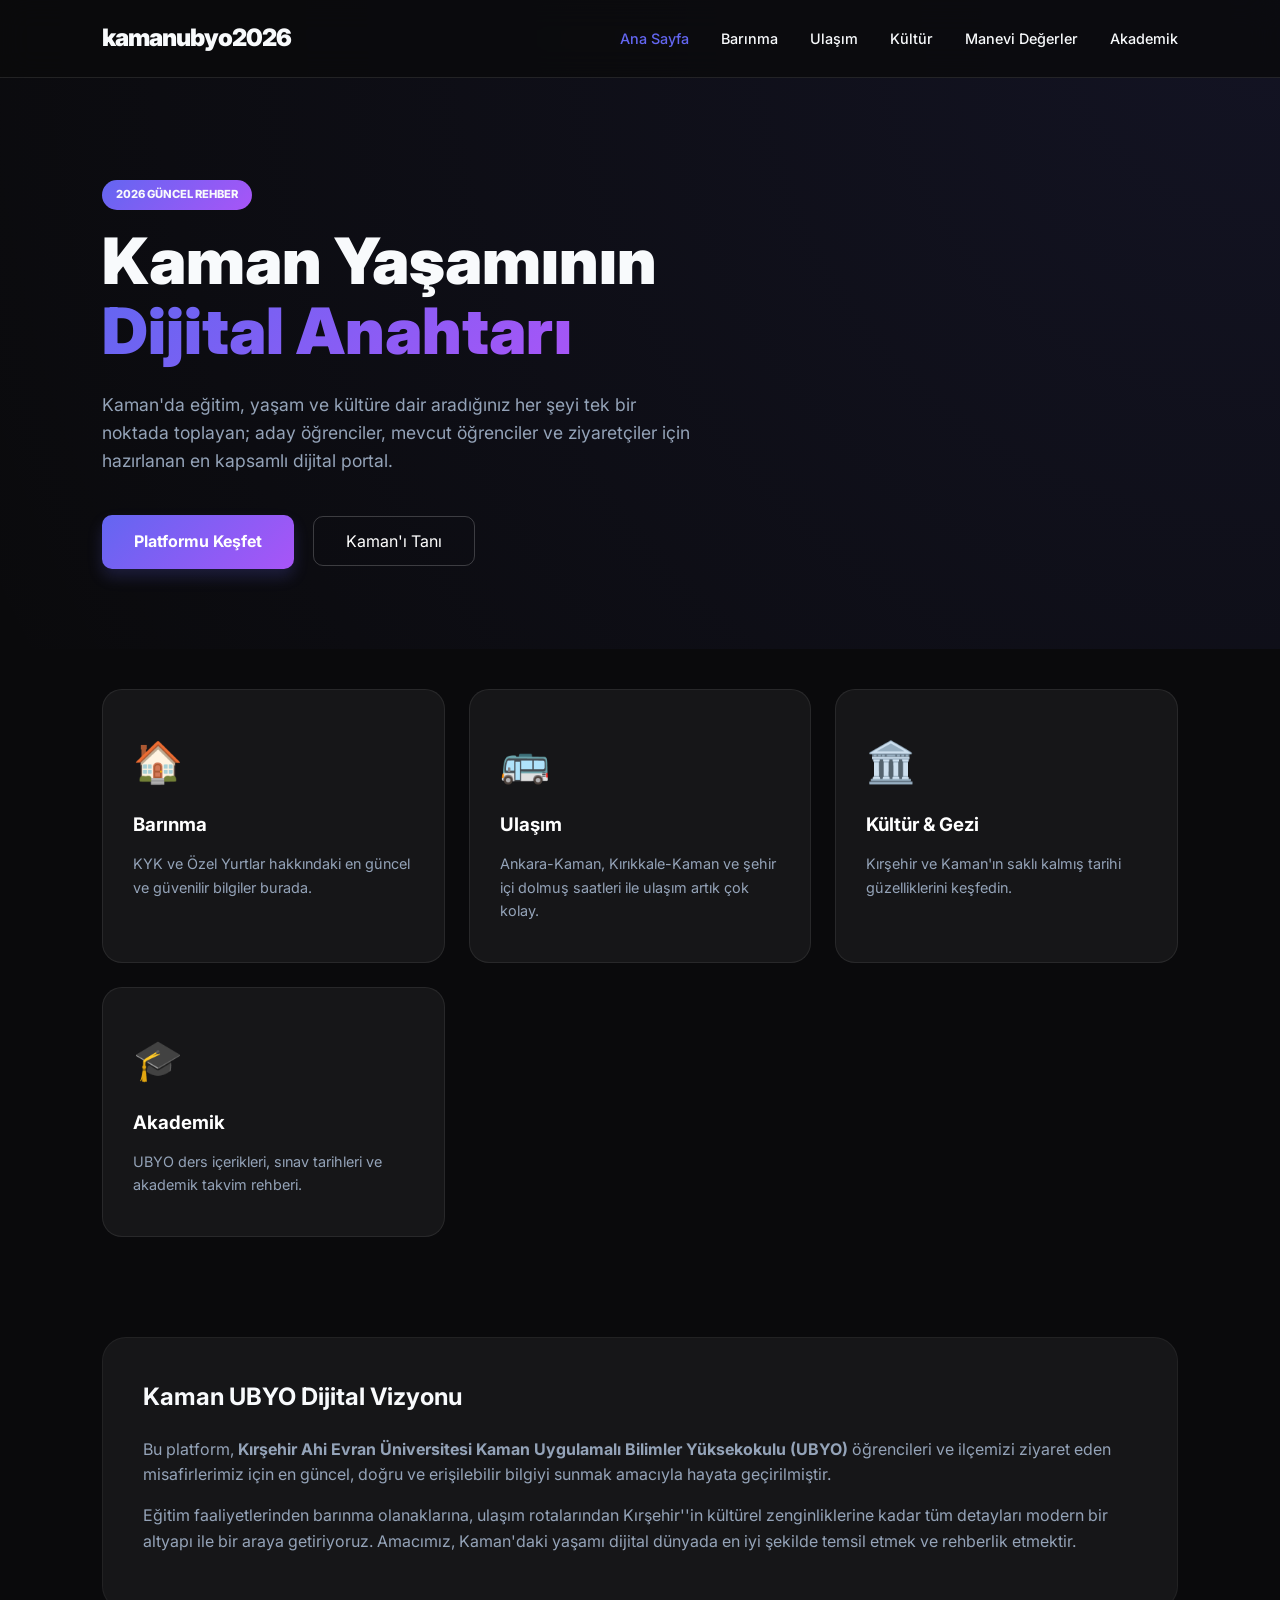
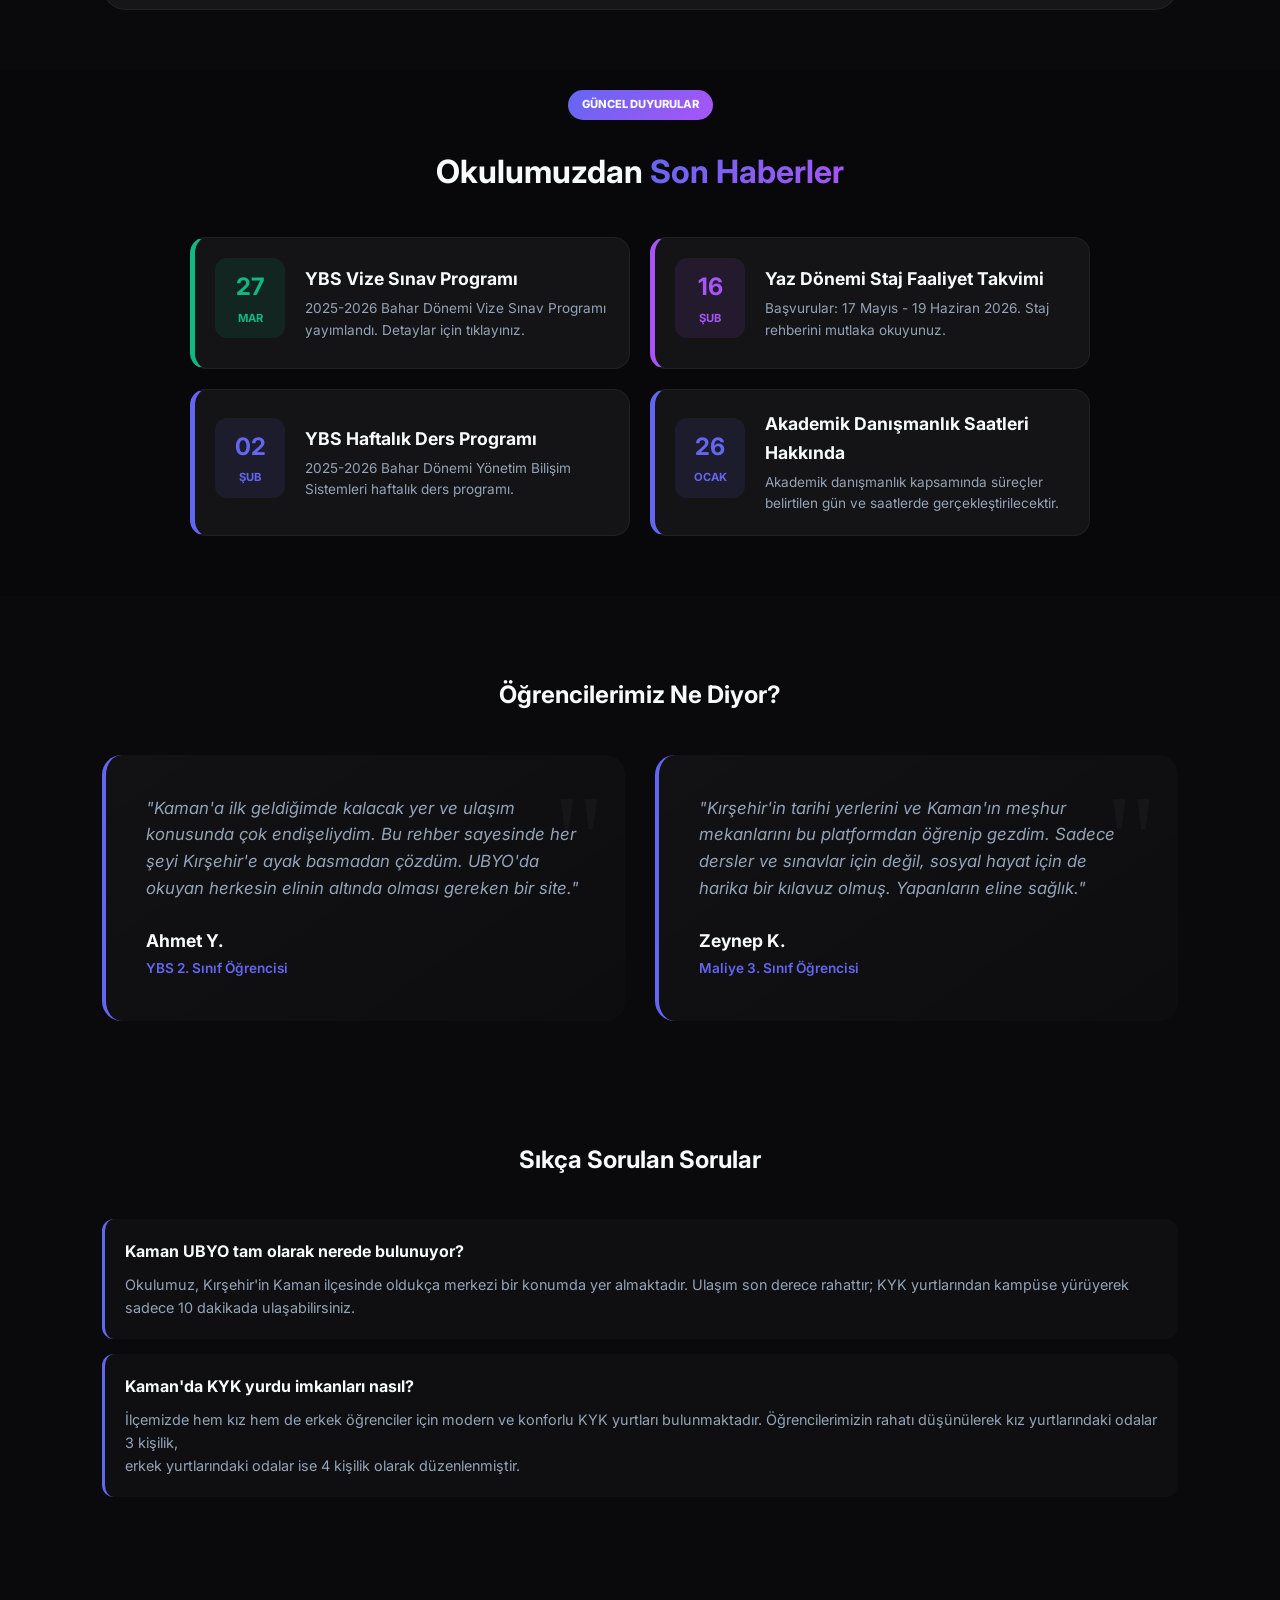
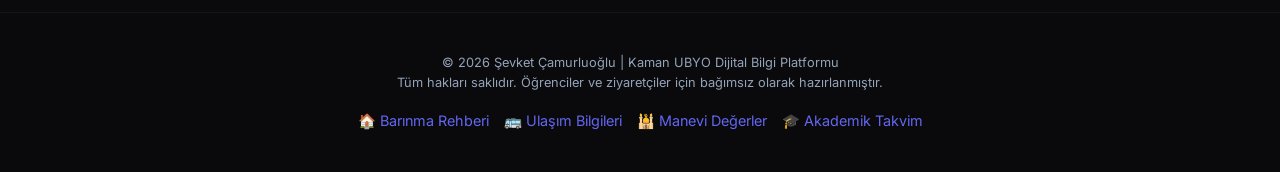
==== index.html @ 1b118507 "Update index.html" ====
<!DOCTYPE html>
<html lang="tr">
<head>
    <meta charset="UTF-8">
    <meta name="viewport" content="width=device-width, initial-scale=1.0">
    
    <title>kamanubyo2026 | Kaman'ın En Güncel ve Kapsamlı Öğrenci Rehberi</title>
    
    <meta name="description" content="Kaman UBYO öğrencileri için barınma, ulaşım, yemek ve Kırşehir'in manevi değerleri hakkında her şey. 2026 güncel Kaman yaşam rehberi.">    
    <meta name="keywords" content="kamanubyo2026, kaman ubyo, yönetim bilişim sistemleri, kırşehir ahi evran üniversitesi, kaman rehberi">
    <meta name="author" content="Şevket Çamurluoğlu">
    
    <meta property="og:title" content="kamanubyo2026 | Kaman'ın Dijital Anahtarı">
    <meta property="og:description" content="Kaman UBYO yaşamına dair her şey burada. Barınma, ulaşım ve manevi değerler rehberi.">
    <meta property="og:image" content="https://kamanubyo2026.info/img/kaman.jpg">
    <meta property="og:url" content="https://kamanubyo2026.info/">
    <meta property="og:type" content="website">

    <link rel="icon" type="image/png" href="img/logo.png"> 
    
    <link rel="stylesheet" href="css/style.css">

    <script type="application/ld+json">
    {
      "@context": "https://schema.org",
      "@type": "WebSite",
      "name": "kamanubyo2026",
      "url": "https://kamanubyo2026.info/",
      "description": "Kaman UBYO öğrencileri için kapsamlı yaşam, kültür ve manevi değerler rehberi.",
      "author": {
        "@type": "Person",
        "name": "Şevket Çamurluoğlu"
      }
    }
    </script>
 <!-- Google tag (gtag.js) -->
    <script async src="https://www.googletagmanager.com/gtag/js?id=G-K38H8YLSPQ"></script>
    <script>
      window.dataLayer = window.dataLayer || [];
      function gtag(){dataLayer.push(arguments);}
      gtag('js', new Date());

      gtag('config', 'G-K38H8YLSPQ');
    </script>
    <link rel="manifest" href="manifest.json">
    <meta name="theme-color" content="#6366f1">
    <link rel="preload" as="image" href="img/logo.png">
</head>
   
<body>

    <header>
        <nav class="navbar">
            <div class="logo">kamanubyo2026</div>
            <ul class="nav-links">
                <li><a href="index.html" style="color: var(--accent-color);">Ana Sayfa</a></li>
                <li><a href="barinma.html">Barınma</a></li>
                <li><a href="ulasim.html">Ulaşım</a></li> 
                <li><a href="kultur.html">Kültür</a></li>
                <li><a href="degerler.html">Manevi Değerler</a></li>
                <li><a href="rehber.html">Akademik</a></li>
            </ul>
        </nav>
    </header>

    <main>
        <section class="hero">
            <div class="hero-content">
                <span class="badge">2026 Güncel Rehber</span>
                <h1>Kaman Yaşamının <br><span class="gradient-text">Dijital Anahtarı</span></h1>
                <p>Kaman'da eğitim, yaşam ve kültüre dair aradığınız her şeyi tek bir noktada toplayan; aday öğrenciler, mevcut öğrenciler ve ziyaretçiler için hazırlanan en kapsamlı dijital portal.</p>
                <div class="hero-buttons">
                    <a href="#kesfet" class="btn-glow">Platformu Keşfet</a>
                    <a href="kultur.html" class="btn-outline">Kaman'ı Tanı</a>
                </div>
            </div>
        </section>

        <section id="kesfet" class="grid-container">
            <a href="barinma.html" class="feature-card">
                <div class="icon">🏠</div>
                <h3>Barınma</h3>
                <p>KYK ve Özel Yurtlar hakkındaki en güncel ve güvenilir bilgiler burada.</p>
            </a>
            <a href="ulasim.html" class="feature-card">
                <div class="icon">🚌</div>
                <h3>Ulaşım</h3>
                <p>Ankara-Kaman, Kırıkkale-Kaman ve şehir içi dolmuş saatleri ile ulaşım artık çok kolay.</p>
            </a>
            <a href="kultur.html" class="feature-card">
                <div class="icon">🏛️</div>
                <h3>Kültür & Gezi</h3>
                <p>Kırşehir ve Kaman'ın saklı kalmış tarihi güzelliklerini keşfedin.</p>
            </a>
            <a href="rehber.html" class="feature-card">
                <div class="icon">🎓</div>
                <h3>Akademik</h3>
                <p>UBYO ders içerikleri, sınav tarihleri ve akademik takvim rehberi.</p>
            </a>
        </section>
        
        <section class="about-seo">
            <div class="content-box">
                <h2>Kaman UBYO Dijital Vizyonu</h2>
                <p>Bu platform, <strong>Kırşehir Ahi Evran Üniversitesi Kaman Uygulamalı Bilimler Yüksekokulu (UBYO)</strong> öğrencileri ve ilçemizi ziyaret eden misafirlerimiz için en güncel, doğru ve erişilebilir bilgiyi sunmak amacıyla hayata geçirilmiştir.</p>
                <p>Eğitim faaliyetlerinden barınma olanaklarına, ulaşım rotalarından Kırşehir''in kültürel zenginliklerine kadar tüm detayları modern bir altyapı ile bir araya getiriyoruz. Amacımız, Kaman'daki yaşamı dijital dünyada en iyi şekilde temsil etmek ve rehberlik etmektir.</p>
            </div>
        </section>
        
        <section class="news-section" style="padding: 20px 8% 60px;">
            <div style="text-align: center; margin-bottom: 40px;">
                <span class="badge">Güncel Duyurular</span>
                <h2 style="font-size: 2rem; margin-top: 10px;">Okulumuzdan <span class="gradient-text">Son Haberler</span></h2>
            </div>
        
            <div class="news-grid" style="display: grid; gap: 20px; max-width: 900px; margin: 0 auto;">
                
                <a href="https://kamanubyo.ahievran.edu.tr/uploads/6829/FR-466_2025-2026_BAHAR_Vize_Sinav_Programi_Formu_YBS.pdf" target="_blank" class="news-item" style="text-decoration: none; display: flex; align-items: center; background: var(--card-bg); padding: 20px; border-radius: 16px; border: 1px solid rgba(255,255,255,0.05); transition: 0.3s; border-left: 5px solid #10b981;">
                    <div class="news-date" style="background: rgba(16, 185, 129, 0.1); color: #10b981; padding: 10px; border-radius: 12px; text-align: center; min-width: 70px; margin-right: 20px;">
                        <span style="display: block; font-size: 1.5rem; font-weight: bold;">27</span>
                        <small style="text-transform: uppercase; font-size: 0.7rem; font-weight: bold;">Mar</small>
                    </div>
                    <div>
                        <h4 style="color: var(--text-main); margin-bottom: 5px; font-size: 1.1rem;">YBS Vize Sınav Programı</h4>
                        <p style="color: var(--text-muted); font-size: 0.85rem;">2025-2026 Bahar Dönemi Vize Sınav Programı yayımlandı. Detaylar için tıklayınız.</p>
                    </div>
                </a>
        
                <a href="https://kamanubyo.ahievran.edu.tr/" target="_blank" class="news-item" style="text-decoration: none; display: flex; align-items: center; background: var(--card-bg); padding: 20px; border-radius: 16px; border: 1px solid rgba(255,255,255,0.05); transition: 0.3s; border-left: 5px solid #a855f7;">
                    <div class="news-date" style="background: rgba(168, 85, 247, 0.1); color: #a855f7; padding: 10px; border-radius: 12px; text-align: center; min-width: 70px; margin-right: 20px;">
                        <span style="display: block; font-size: 1.5rem; font-weight: bold;">16</span>
                        <small style="text-transform: uppercase; font-size: 0.7rem; font-weight: bold;">Şub</small>
                    </div>
                    <div>
                        <h4 style="color: var(--text-main); margin-bottom: 5px; font-size: 1.1rem;">Yaz Dönemi Staj Faaliyet Takvimi</h4>
                        <p style="color: var(--text-muted); font-size: 0.85rem;">Başvurular: 17 Mayıs - 19 Haziran 2026. Staj rehberini mutlaka okuyunuz.</p>
                    </div>
                </a>
        
                <a href="https://kamanubyo.ahievran.edu.tr/uploads/6811/FR-011_Haftalik_Ders_Programi_Formu_2026_BAHAR_2.pdf" target="_blank" class="news-item" style="text-decoration: none; display: flex; align-items: center; background: var(--card-bg); padding: 20px; border-radius: 16px; border: 1px solid rgba(255,255,255,0.05); transition: 0.3s; border-left: 5px solid var(--accent-color);">
                    <div class="news-date" style="background: rgba(99, 102, 241, 0.1); color: var(--accent-color); padding: 10px; border-radius: 12px; text-align: center; min-width: 70px; margin-right: 20px;">
                        <span style="display: block; font-size: 1.5rem; font-weight: bold;">02</span>
                        <small style="text-transform: uppercase; font-size: 0.7rem; font-weight: bold;">Şub</small>
                    </div>
                    <div>
                        <h4 style="color: var(--text-main); margin-bottom: 5px; font-size: 1.1rem;">YBS Haftalık Ders Programı</h4>
                        <p style="color: var(--text-muted); font-size: 0.85rem;">2025-2026 Bahar Dönemi Yönetim Bilişim Sistemleri haftalık ders programı.</p>
                    </div>
                </a>

                <a href="https://kamanubyo.ahievran.edu.tr/uploads/6810/AKADEMIK_DANISMANLIK_LISTESI.pdf" target="_blank" class="news-item" style="text-decoration: none; display: flex; align-items: center; background: var(--card-bg); padding: 20px; border-radius: 16px; border: 1px solid rgba(255,255,255,0.05); transition: 0.3s; border-left: 5px solid var(--accent-color);">
                    <div class="news-date" style="background: rgba(99, 102, 241, 0.1); color: var(--accent-color); padding: 10px; border-radius: 12px; text-align: center; min-width: 70px; margin-right: 20px;">
                        <span style="display: block; font-size: 1.5rem; font-weight: bold;">26</span>
                        <small style="text-transform: uppercase; font-size: 0.7rem; font-weight: bold;">Ocak</small>
                    </div>
                    <div>
                        <h4 style="color: var(--text-main); margin-bottom: 5px; font-size: 1.1rem;">Akademik Danışmanlık Saatleri Hakkında</h4>
                        <p style="color: var(--text-muted); font-size: 0.85rem;">Akademik danışmanlık kapsamında süreçler belirtilen gün ve saatlerde gerçekleştirilecektir.</p>
                    </div>
                </a>
            </div>
        </section>

        <section class="testimonials-section">
            <h2 class="section-title">Öğrencilerimiz Ne Diyor?</h2>
            <div class="testimonial-grid">
                <div class="testimonial-card">
                    <p>"Kaman'a ilk geldiğimde kalacak yer ve ulaşım konusunda çok endişeliydim. Bu rehber sayesinde her şeyi Kırşehir'e ayak basmadan çözdüm. UBYO'da okuyan herkesin elinin altında olması gereken bir site."</p>
                    <div class="student-info">
                        <strong>Ahmet Y.</strong>
                        <span>YBS 2. Sınıf Öğrencisi</span>
                    </div>
                </div>
                <div class="testimonial-card">
                    <p>"Kırşehir'in tarihi yerlerini ve Kaman'ın meşhur mekanlarını bu platformdan öğrenip gezdim. Sadece dersler ve sınavlar için değil, sosyal hayat için de harika bir kılavuz olmuş. Yapanların eline sağlık."</p>
                    <div class="student-info">
                        <strong>Zeynep K.</strong>
                        <span>Maliye 3. Sınıf Öğrencisi</span>
                    </div>
                </div>
            </div>
        </section>

        <section class="faq-section">
            <h2 class="section-title">Sıkça Sorulan Sorular</h2>
            <div class="faq-item">
                <h4>Kaman UBYO tam olarak nerede bulunuyor?</h4>
                <p>Okulumuz, Kırşehir'in Kaman ilçesinde oldukça merkezi bir konumda yer almaktadır. Ulaşım son derece rahattır; KYK yurtlarından kampüse yürüyerek sadece 10 dakikada ulaşabilirsiniz.</p>
            </div>
            <div class="faq-item">
                <h4>Kaman'da KYK yurdu imkanları nasıl?</h4>
                <p>İlçemizde hem kız hem de erkek öğrenciler için modern ve konforlu KYK yurtları bulunmaktadır. Öğrencilerimizin rahatı düşünülerek kız yurtlarındaki odalar 3 kişilik, <br> erkek yurtlarındaki odalar ise 4 kişilik olarak düzenlenmiştir.</p>
            </div>
        </section>
    </main>

    <footer>
        <div class="footer-content">
            <p>© 2026 Şevket Çamurluoğlu | Kaman UBYO Dijital Bilgi Platformu</p>
            <p>Tüm hakları saklıdır. Öğrenciler ve ziyaretçiler için bağımsız olarak hazırlanmıştır.</p>
            
            <div style="margin-top: 15px; font-size: 0.9rem; display: flex; justify-content: center; flex-wrap: wrap; gap: 15px;">
                <a href="barinma.html" style="color: var(--accent-color); text-decoration: none;">🏠 Barınma Rehberi</a>
                <a href="ulasim.html" style="color: var(--accent-color); text-decoration: none;">🚌 Ulaşım Bilgileri</a>
                <a href="degerler.html" style="color: var(--accent-color); text-decoration: none;">🕌 Manevi Değerler</a>
                <a href="rehber.html" style="color: var(--accent-color); text-decoration: none;">🎓 Akademik Takvim</a>
            </div>
        </div>
    </footer>

</body>
</html>
---- css/style.css ----
﻿/* Google Fonts */
@import url('https://fonts.googleapis.com/css2?family=Inter:wght@300;400;600;900&display=swap');

/* Değişkenler */
:root {
    --bg-dark: #0a0a0c;
    --card-bg: rgba(255, 255, 255, 0.05);
    --accent-color: #6366f1;
    --accent-gradient: linear-gradient(135deg, #6366f1 0%, #a855f7 100%);
    --text-main: #f8fafc;
    --text-muted: #94a3b8;
}

/* Reset */
* { margin: 0; padding: 0; box-sizing: border-box; }
html { scroll-behavior: smooth; }

body {
    background-color: var(--bg-dark);
    font-family: 'Inter', sans-serif;
    color: var(--text-main);
    line-height: 1.6;
    overflow-x: hidden;
}

/* Navigasyon */
.navbar {
    position: fixed;
    top: 0; width: 100%; z-index: 1000;
    padding: 1.2rem 8%;
    display: flex; justify-content: space-between; align-items: center;
    backdrop-filter: blur(15px);
    background: rgba(10, 10, 12, 0.8);
    border-bottom: 1px solid rgba(255, 255, 255, 0.1);
}

.logo { font-weight: 900; font-size: 1.5rem; letter-spacing: -1px; }
.logo span { color: var(--accent-color); }

.nav-links { display: flex; list-style: none; }
.nav-links a { 
    color: var(--text-main); text-decoration: none; 
    margin-left: 2rem; font-weight: 500; font-size: 0.9rem;
    transition: 0.3s;
}
.nav-links a:hover { color: var(--accent-color); }

/* Hero Alanı */
.hero {
    padding: 180px 8% 80px;
    background: radial-gradient(circle at top right, rgba(99, 102, 241, 0.1), transparent);
}

.badge {
    background: var(--accent-gradient);
    padding: 6px 14px; border-radius: 50px;
    font-size: 0.7rem; font-weight: 800;
    text-transform: uppercase; display: inline-block; margin-bottom: 1rem;
}

.hero h1 {
    font-size: clamp(2.5rem, 8vw, 4rem);
    line-height: 1.1; margin-bottom: 1.5rem; font-weight: 900;
}

.gradient-text {
    background: var(--accent-gradient);
    -webkit-background-clip: text;
    background-clip: text;
    -webkit-text-fill-color: transparent;
}

.hero p {
    max-width: 600px; font-size: 1.1rem;
    color: var(--text-muted); margin-bottom: 2.5rem;
}

/* Butonlar */
.btn-glow {
    padding: 14px 32px; background: var(--accent-gradient);
    color: white; text-decoration: none; border-radius: 10px;
    font-weight: 700; box-shadow: 0 8px 15px rgba(99, 102, 241, 0.2);
    transition: 0.3s; display: inline-block;
}

.btn-outline {
    margin-left: 15px; padding: 14px 32px;
    border: 1px solid rgba(255,255,255,0.2); color: white;
    text-decoration: none; border-radius: 10px; transition: 0.3s;
}

.btn-glow:hover { transform: translateY(-3px); box-shadow: 0 12px 25px rgba(99, 102, 241, 0.4); }

/* Kartlar */
.grid-container {
    display: grid; grid-template-columns: repeat(auto-fit, minmax(280px, 1fr));
    gap: 24px; padding: 40px 8%;
}

.feature-card {
    background: var(--card-bg); border: 1px solid rgba(255,255,255,0.08);
    padding: 40px 30px; border-radius: 20px;
    text-decoration: none; color: white; transition: 0.4s;
}

.feature-card:hover { border-color: var(--accent-color); transform: translateY(-8px); background: rgba(255,255,255,0.08); }
.feature-card .icon { font-size: 2.5rem; margin-bottom: 1rem; display: block; }
.feature-card h3 { margin-bottom: 0.8rem; }
.feature-card p { color: var(--text-muted); font-size: 0.9rem; }

/* Stats */
.stats-container {
    display: flex; justify-content: space-around; flex-wrap: wrap;
    padding: 60px 5%; background: rgba(255,255,255,0.02);
    border-radius: 30px; margin: 40px 8%; gap: 20px;
}

.stat-item { text-align: center; min-width: 150px; }
.stat-number { display: block; font-size: 2.5rem; font-weight: 900; color: var(--accent-color); }
.stat-label { color: var(--text-muted); font-size: 0.8rem; text-transform: uppercase; }

/* About & FAQ */
.about-seo { padding: 60px 8%; }
.content-box { background: var(--card-bg); padding: 40px; border-radius: 24px; border: 1px solid rgba(255,255,255,0.05); }
.content-box h2 { margin-bottom: 20px; }
.content-box p { color: var(--text-muted); margin-bottom: 15px; }

.faq-section { padding: 40px 8% 100px; }
.section-title { text-align: center; margin-bottom: 40px; }
.faq-item { background: rgba(255,255,255,0.02); padding: 20px; border-radius: 12px; margin-bottom: 15px; border-left: 3px solid var(--accent-color); }
.faq-item h4 { margin-bottom: 8px; }
.faq-item p { color: var(--text-muted); font-size: 0.9rem; }

/* Footer */
footer { padding: 40px 8%; text-align: center; border-top: 1px solid rgba(255,255,255,0.05); color: var(--text-muted); font-size: 0.8rem; }

/* --- DUYURULAR VE HABERLER BÖLÜMÜ --- */
.news-section { 
    padding: 60px 8%; 
    background: rgba(0, 0, 0, 0.2); /* Arka planı hafif koyulaştırıp ayırıyoruz */
}
.news-grid { 
    display: grid; 
    grid-template-columns: repeat(auto-fit, minmax(300px, 1fr)); 
    gap: 30px; 
}
.news-card { 
    background: var(--card-bg); 
    padding: 30px; 
    border-radius: 16px; 
    border: 1px solid rgba(255,255,255,0.05); 
    transition: 0.3s; 
}
.news-card:hover { 
    transform: translateY(-5px); 
    border-color: var(--accent-color); 
    box-shadow: 0 10px 20px rgba(99, 102, 241, 0.1);
}
.news-date { 
    font-size: 0.85rem; 
    color: var(--accent-color); 
    font-weight: 800; 
    margin-bottom: 10px; 
}
.news-card h4 { 
    margin-bottom: 15px; 
    font-size: 1.2rem; 
    color: var(--text-main);
}
.news-card p { 
    color: var(--text-muted); 
    font-size: 0.95rem; 
    margin-bottom: 20px; 
}
.read-more { 
    color: var(--text-main); 
    text-decoration: none; 
    font-size: 0.9rem; 
    font-weight: bold; 
    transition: 0.3s; 
}
.read-more:hover { color: var(--accent-color); }

/* --- ÖĞRENCİ YORUMLARI BÖLÜMÜ --- */
.testimonials-section { padding: 80px 8%; }
.testimonial-grid { 
    display: grid; 
    grid-template-columns: repeat(auto-fit, minmax(350px, 1fr)); 
    gap: 30px; 
}
.testimonial-card { 
    background: linear-gradient(145deg, rgba(255,255,255,0.03) 0%, rgba(255,255,255,0.01) 100%); 
    padding: 40px; 
    border-radius: 20px; 
    border-left: 4px solid var(--accent-color); 
    position: relative; 
}
/* Arka plana kocaman havalı bir tırnak işareti koyuyoruz */
.testimonial-card::before { 
    content: '"'; 
    font-size: 8rem; 
    position: absolute; 
    top: 20px; 
    right: 20px; 
    color: rgba(255,255,255,0.03); 
    font-family: serif; 
    line-height: 1; 
}
.testimonial-card p { 
    font-style: italic; 
    color: var(--text-muted); 
    margin-bottom: 25px; 
    position: relative; 
    z-index: 1; 
    font-size: 1.05rem;
}
.student-info strong { 
    display: block; 
    color: var(--text-main); 
    font-size: 1.1rem; 
}
.student-info span { 
    color: var(--accent-color); 
    font-size: 0.85rem; 
    font-weight: 600;
}
/* --- HARITA VE KONUM BÖLÜMÜ --- */
.map-section {
    padding: 80px 8%;
    background: linear-gradient(to bottom, transparent, rgba(99, 102, 241, 0.03));
}

.map-grid {
    display: grid;
    grid-template-columns: 1fr 1.2fr;
    gap: 50px;
    align-items: center;
}

/* Harita Bilgi Kısmı */
.map-info h2 {
    font-size: 2.5rem;
    margin-bottom: 20px;
}

.map-info p {
    color: var(--text-muted);
    margin-bottom: 30px;
    font-size: 1.05rem;
}

.contact-details {
    margin-bottom: 40px;
}

.contact-item {
    display: flex;
    gap: 15px;
    margin-bottom: 20px;
}

.contact-item .icon {
    font-size: 1.5rem;
    background: var(--card-bg);
    width: 50px;
    height: 50px;
    display: flex;
    align-items: center;
    justify-content: center;
    border-radius: 12px;
    border: 1px solid rgba(255, 255, 255, 0.05);
}

.contact-item strong {
    display: block;
    color: var(--text-main);
}

.contact-item p {
    margin: 0;
    font-size: 0.9rem;
}

/* Harita Çerçevesi */
.map-frame {
    position: relative;
    border-radius: 24px;
    overflow: hidden;
    border: 2px solid rgba(99, 102, 241, 0.1);
    box-shadow: 0 20px 40px rgba(0, 0, 0, 0.4);
}

.map-frame iframe {
    filter: invert(90%) hue-rotate(180deg) brightness(95%) contrast(90%); /* Haritayı Dark Mode yapar */
    display: block;
}

/* Mobil Uyumluluk */
@media (max-width: 992px) {
    .map-grid {
        grid-template-columns: 1fr;
        text-align: center;
    }
    .contact-item {
        justify-content: center;
        text-align: left;
    }
    .map-frame {
        height: 300px;
    }
}
/* --- ÜCRET TABLOSU TASARIMI --- */
.pricing-section .table-container {
    background: var(--card-bg);
    border: 1px solid rgba(255, 255, 255, 0.05);
    border-radius: 20px;
    padding: 40px 30px;
    box-shadow: 0 10px 30px rgba(0,0,0,0.3);
}

.table-responsive {
    overflow-x: auto; /* Telefondan girilince tablo sağa sola kaydırılabilsin */
}

.styled-table {
    width: 100%;
    border-collapse: collapse;
    font-size: 1.05rem;
    text-align: left;
    white-space: nowrap;
}

.styled-table thead tr {
    background-color: rgba(99, 102, 241, 0.1);
    color: var(--accent-color);
    border-bottom: 2px solid var(--accent-color);
}

.styled-table th, .styled-table td {
    padding: 18px 20px;
}

.styled-table tbody tr {
    border-bottom: 1px solid rgba(255, 255, 255, 0.05);
    transition: background-color 0.3s ease;
}

.styled-table tbody tr:hover {
    background-color: rgba(255, 255, 255, 0.03); /* Fareyle üstüne gelince hafif parlar */
}

.styled-table tbody tr:last-of-type {
    border-bottom: none;
}

.styled-table td.price {
    font-weight: 900;
    color: var(--text-main);
    font-size: 1.15rem;
}

.styled-table td.free {
    color: #10b981; /* Ücretsiz yazısını havalı bir yeşil yapar */
}

/* =========================================
   📱 MOBİL UYUM (RESPONSIVE) AYARLARI
   ========================================= */

@media screen and (max-width: 768px) {
   /* 1. Menü (Navbar) Düzenlemesi - YENİ KAYDIRMALI YAPI */
    .navbar {
        flex-direction: column;
        padding: 10px 15px;
    }
    .nav-links {
        flex-direction: row;
        flex-wrap: nowrap;
        overflow-x: auto; /* Sağa sola kaydırma özelliği eklendi */
        gap: 10px;
        padding-top: 10px;
        padding-bottom: 5px;
        width: 100%;
        justify-content: flex-start;
        -webkit-overflow-scrolling: touch; /* Mobilde yağ gibi kaysın diye */
    }
    /* Mobildeki o çirkin kaydırma çubuğunu tamamen gizler */
    .nav-links::-webkit-scrollbar {
        display: none;
    }
    .nav-links li {
        width: auto;
    }
    .nav-links a {
        display: inline-block;
        padding: 8px 16px;
        font-size: 0.9rem;
        white-space: nowrap; /* Yazıların iki satıra bölünmesini engeller */
        background: rgba(255, 255, 255, 0.05);
        border-radius: 20px; /* Daha modern, oval kapsül butonlar */
    }

    /* 2. Ana Başlık (Hero) Düzenlemesi */
    .hero {
        padding: 40px 20px;
    }
    .hero h1 {
        font-size: 2.2rem; /* Başlığı telefona göre küçülttük */
        line-height: 1.2;
    }
    .hero-content p {
        font-size: 1rem;
    }
    .hero-buttons {
        flex-direction: column; /* Butonları alt alta aldık */
        gap: 15px;
        width: 100%;
    }
    .hero-buttons a {
        width: 100%;
        text-align: center;
    }

    /* 3. Tüm Kutulu Tasarımları (Grid) Tek Sütuna Düşürme */
    .grid-container, 
    .news-grid, 
    .testimonial-grid {
        grid-template-columns: 1fr; /* Yanyana olanları alt alta dizer */
        padding: 20px;
        gap: 20px;
    }

    /* 4. Duyurular / Haberler Kartı Düzeni */
    .news-item {
        flex-direction: column; /* Tarih ve yazıyı alt alta al */
        text-align: center;
    }
    .news-date {
        margin-right: 0 !important;
        margin-bottom: 15px;
        width: 100%;
    }

    /* 5. Footer (En Alt Kısım) */
    .footer-content {
        padding: 20px;
        text-align: center;
    }
    .footer-content div[style*="display: flex"] {
        flex-direction: column !important; /* Alt linkleri alt alta yap */
        gap: 10px !important;
    }
    /* Mobilde Header'ın yazıları yutmasını engelleme */
    main {
        padding-top: 140px !important;
    }

    /* Mobilde butonların birbirini ezmesini engelleme */
   /* Mobilde butonların üst üste binmesini kesin olarak çözen kod */
@media screen and (max-width: 768px) {
    .btn-glow, .btn-outline {
        display: block !important;
        width: 100% !important;
        margin-left: 0 !important;
        margin-right: 0 !important;
        margin-bottom: 15px !important;
        box-sizing: border-box;
        text-align: center;
    }
}
}
/* 🚀 SAYFA GEÇİŞ EFEKTİ (SMOOTH TRANSITION) */
body {
    animation: fadeIn 0.6s ease-out;
}
@keyframes fadeIn {
    0% { opacity: 0; transform: translateY(15px); }
    100% { opacity: 1; transform: translateY(0); }
}
html { scroll-behavior: smooth; }

/* 🚀 PREMIUM ÖZEL KAYDIRMA ÇUBUĞU (SCROLLBAR) */
::-webkit-scrollbar { width: 8px; }
::-webkit-scrollbar-track { background: var(--bg-color); }
::-webkit-scrollbar-thumb { background: linear-gradient(180deg, #6366f1, #a855f7); border-radius: 10px; }
::-webkit-scrollbar-thumb:hover { background: #ec4899; }
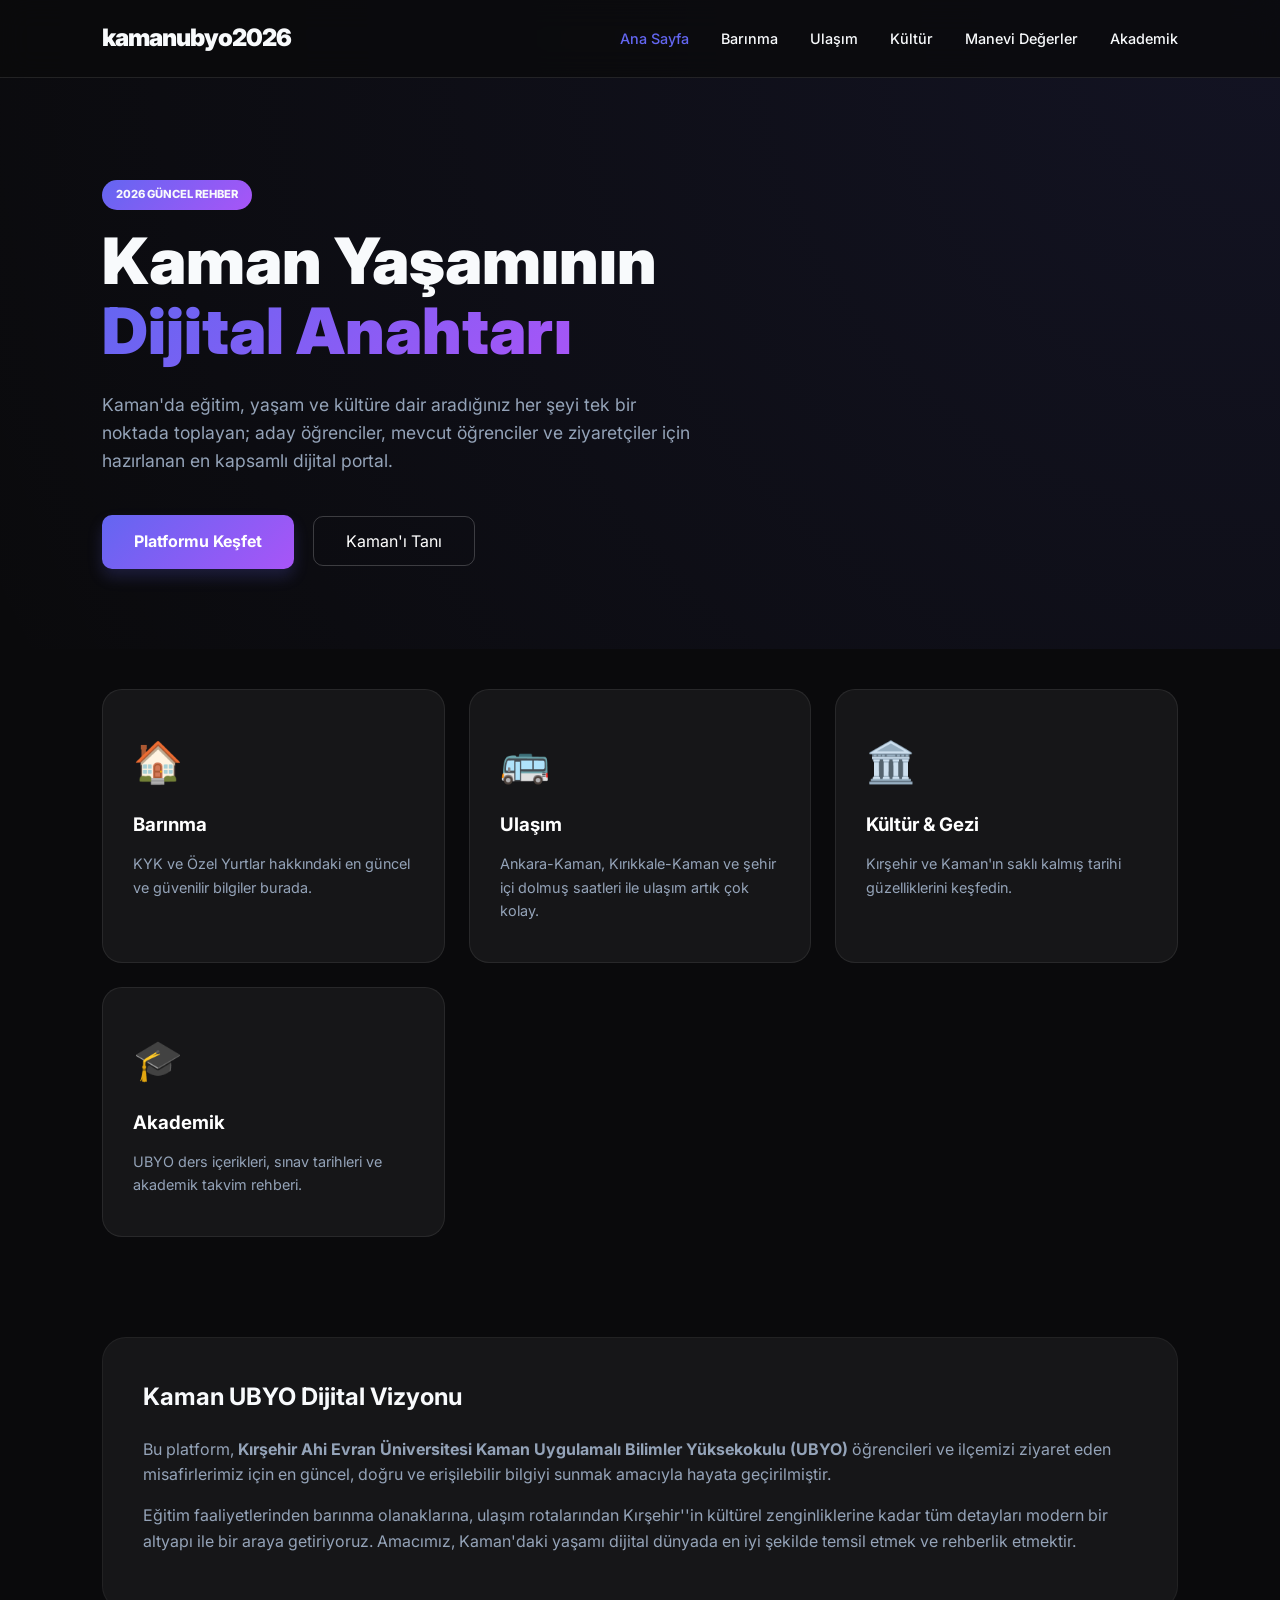
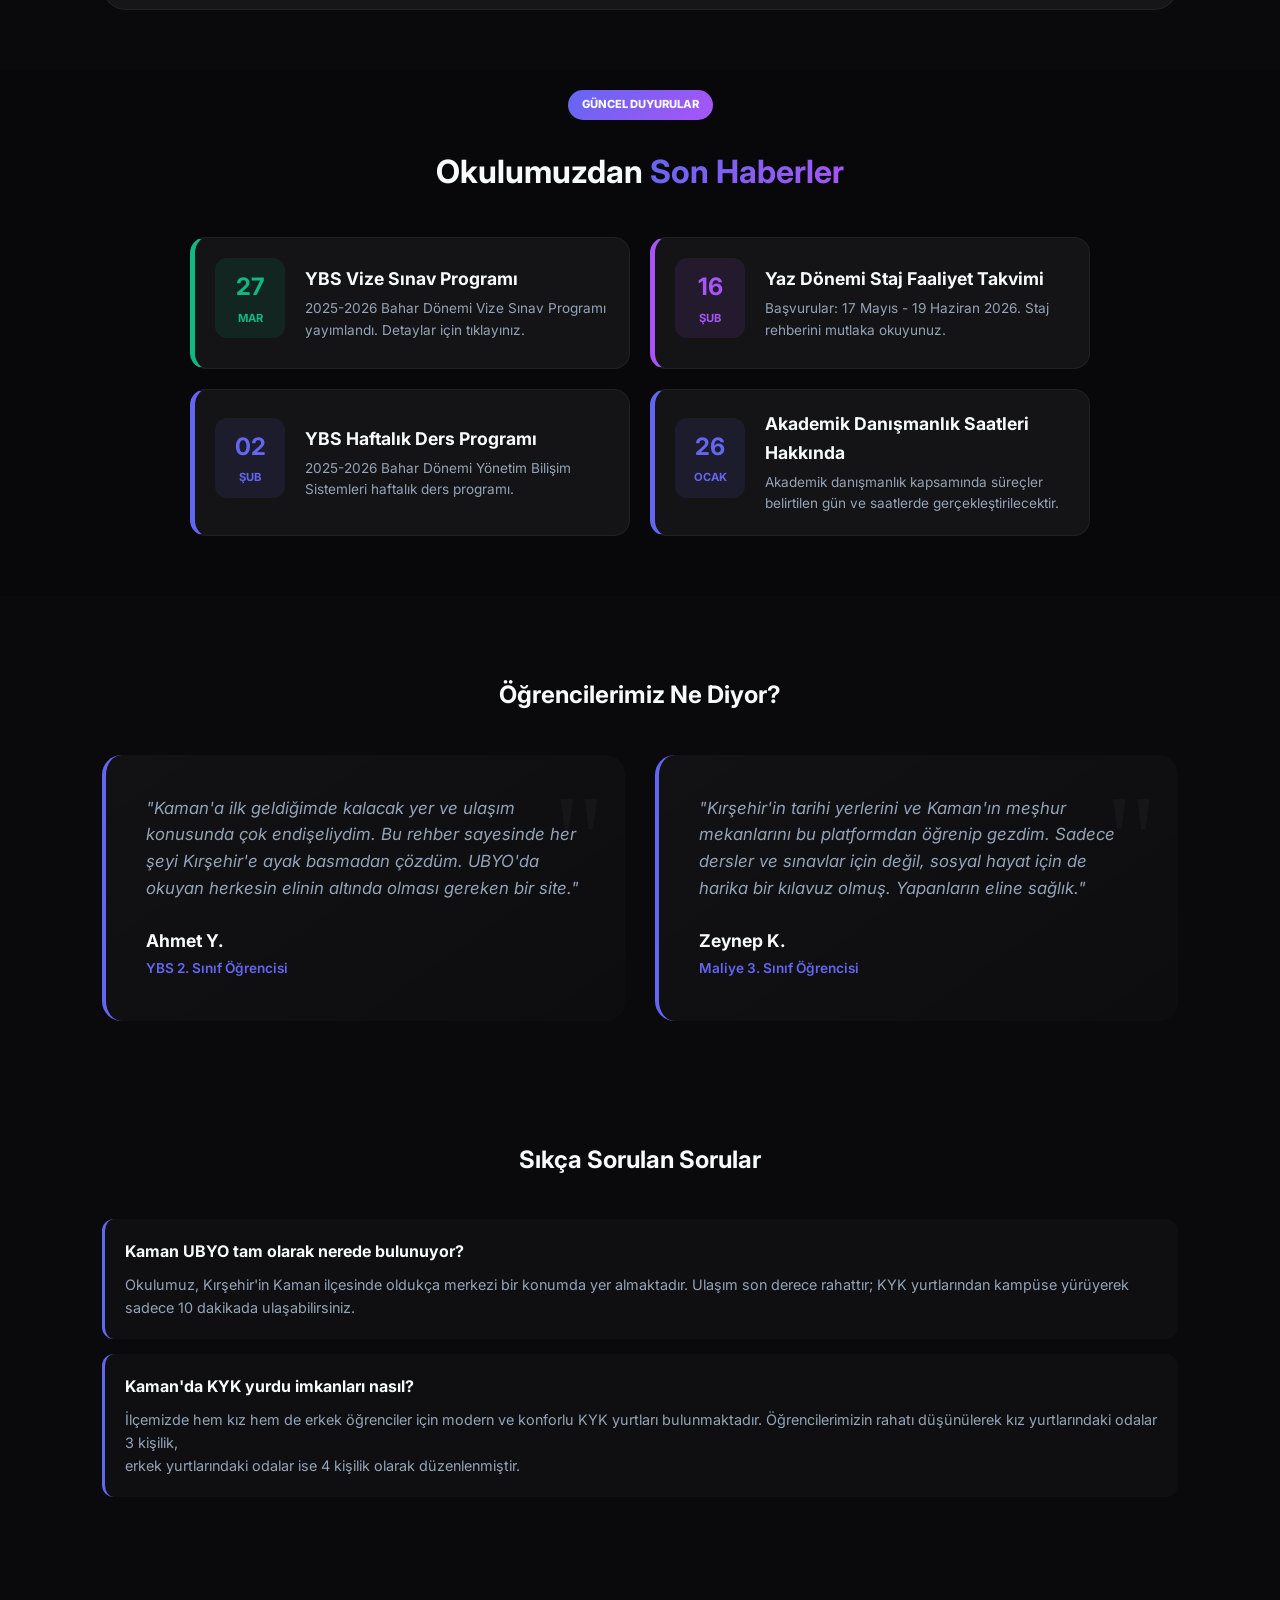
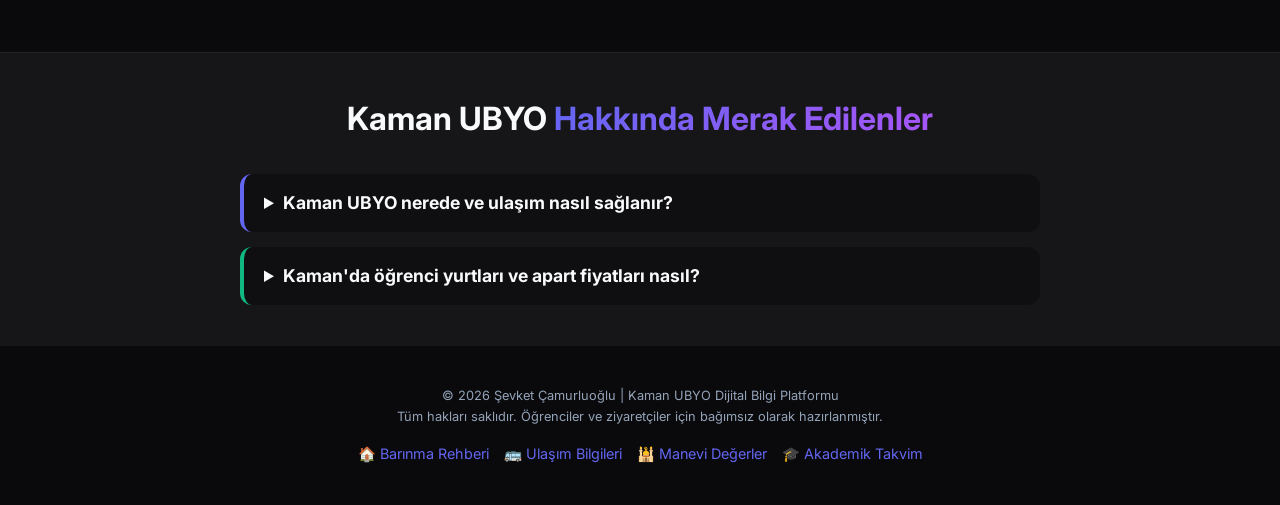
==== commit afcb903c: "Update index.html" ====
--- a/index.html
+++ b/index.html
@@ -192,6 +192,43 @@
                 <p>İlçemizde hem kız hem de erkek öğrenciler için modern ve konforlu KYK yurtları bulunmaktadır. Öğrencilerimizin rahatı düşünülerek kız yurtlarındaki odalar 3 kişilik, <br> erkek yurtlarındaki odalar ise 4 kişilik olarak düzenlenmiştir.</p>
             </div>
         </section>
+        <section style="padding: 40px 8%; background: var(--card-bg); margin-top: 40px; border-top: 1px solid rgba(255,255,255,0.05);">
+            <div style="text-align: center; margin-bottom: 30px;">
+                <h2 style="font-size: 2rem;">Kaman UBYO <span class="gradient-text">Hakkında Merak Edilenler</span></h2>
+            </div>
+            <div style="max-width: 800px; margin: 0 auto; display: grid; gap: 15px;">
+                <details style="background: rgba(0,0,0,0.3); padding: 15px 20px; border-radius: 12px; border-left: 4px solid var(--accent-color); cursor: pointer;">
+                    <summary style="font-weight: bold; color: var(--text-main); font-size: 1.1rem; outline: none;">Kaman UBYO nerede ve ulaşım nasıl sağlanır?</summary>
+                    <p style="color: var(--text-muted); font-size: 0.9rem; margin-top: 10px; line-height: 1.5;">Ahi Evran Üniversitesi Kaman UBYO, Kırşehir'in Kaman ilçesinde yer alır. Kampüse Ankara AŞTİ'den direkt otobüs, Kırşehir merkezden ve Kırıkkale'den ise düzenli ilçe minibüsleri bulunmaktadır.</p>
+                </details>
+                <details style="background: rgba(0,0,0,0.3); padding: 15px 20px; border-radius: 12px; border-left: 4px solid #10b981; cursor: pointer;">
+                    <summary style="font-weight: bold; color: var(--text-main); font-size: 1.1rem; outline: none;">Kaman'da öğrenci yurtları ve apart fiyatları nasıl?</summary>
+                    <p style="color: var(--text-muted); font-size: 0.9rem; margin-top: 10px; line-height: 1.5;">İlçemizde KYK kız ve erkek öğrenci yurtları mevcuttur. Ayrıca kampüs çevresinde özel apartlar ve kiralık 1+1 daireler büyükşehirlere oranla öğrenci dostu fiyatlarla sunulmaktadır.</p>
+                </details>
+            </div>
+        </section>
+
+        <script type="application/ld+json">
+        {
+          "@context": "https://schema.org",
+          "@type": "FAQPage",
+          "mainEntity": [{
+            "@type": "Question",
+            "name": "Kaman UBYO nerede ve ulaşım nasıl sağlanır?",
+            "acceptedAnswer": {
+              "@type": "Answer",
+              "text": "Ahi Evran Üniversitesi Kaman UBYO, Kırşehir'in Kaman ilçesinde yer alır. Kampüse Ankara AŞTİ'den direkt otobüs, Kırşehir merkezden ve Kırıkkale'den ise düzenli ilçe minibüsleri bulunmaktadır."
+            }
+          }, {
+            "@type": "Question",
+            "name": "Kaman'da öğrenci yurtları ve apart fiyatları nasıl?",
+            "acceptedAnswer": {
+              "@type": "Answer",
+              "text": "İlçemizde KYK kız ve erkek öğrenci yurtları mevcuttur. Kampüs çevresinde özel apartlar ve kiralık daireler büyükşehirlere oranla oldukça uygundur."
+            }
+          }]
+        }
+        </script>
     </main>
 
     <footer>
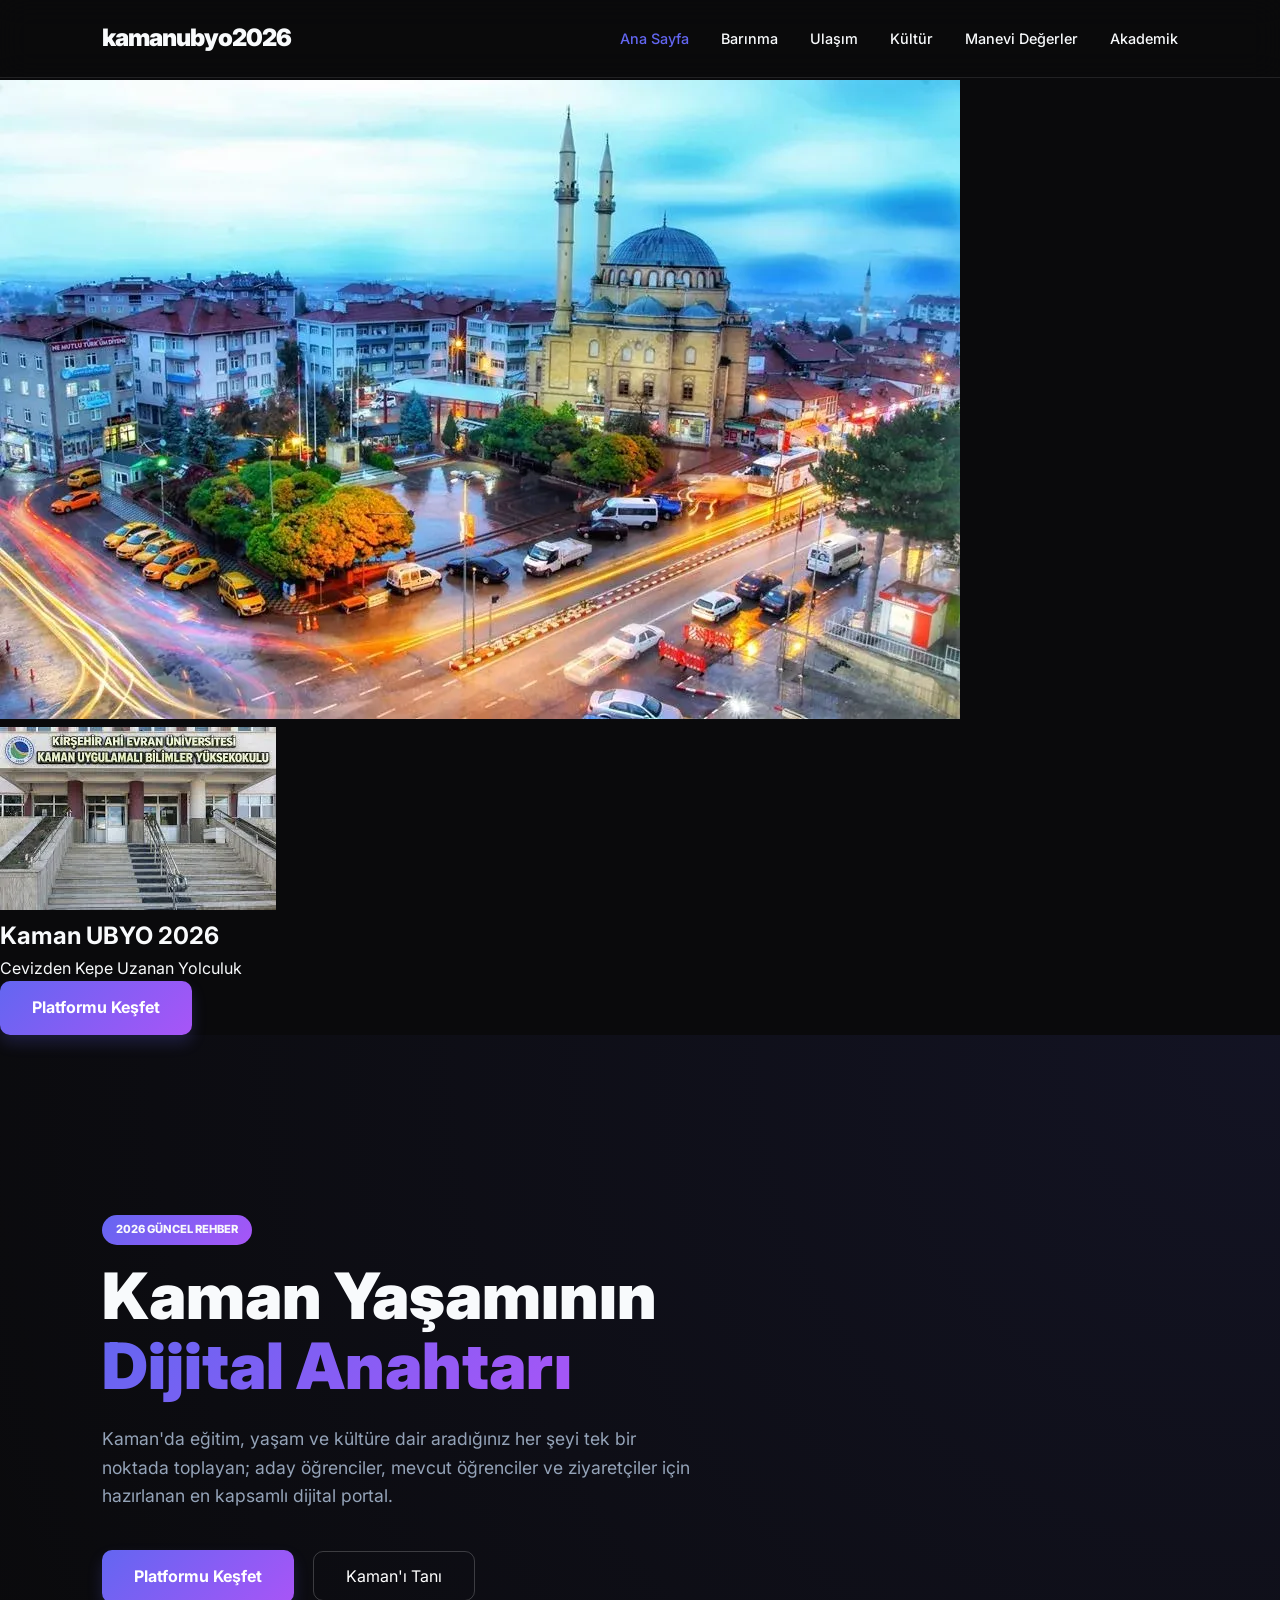
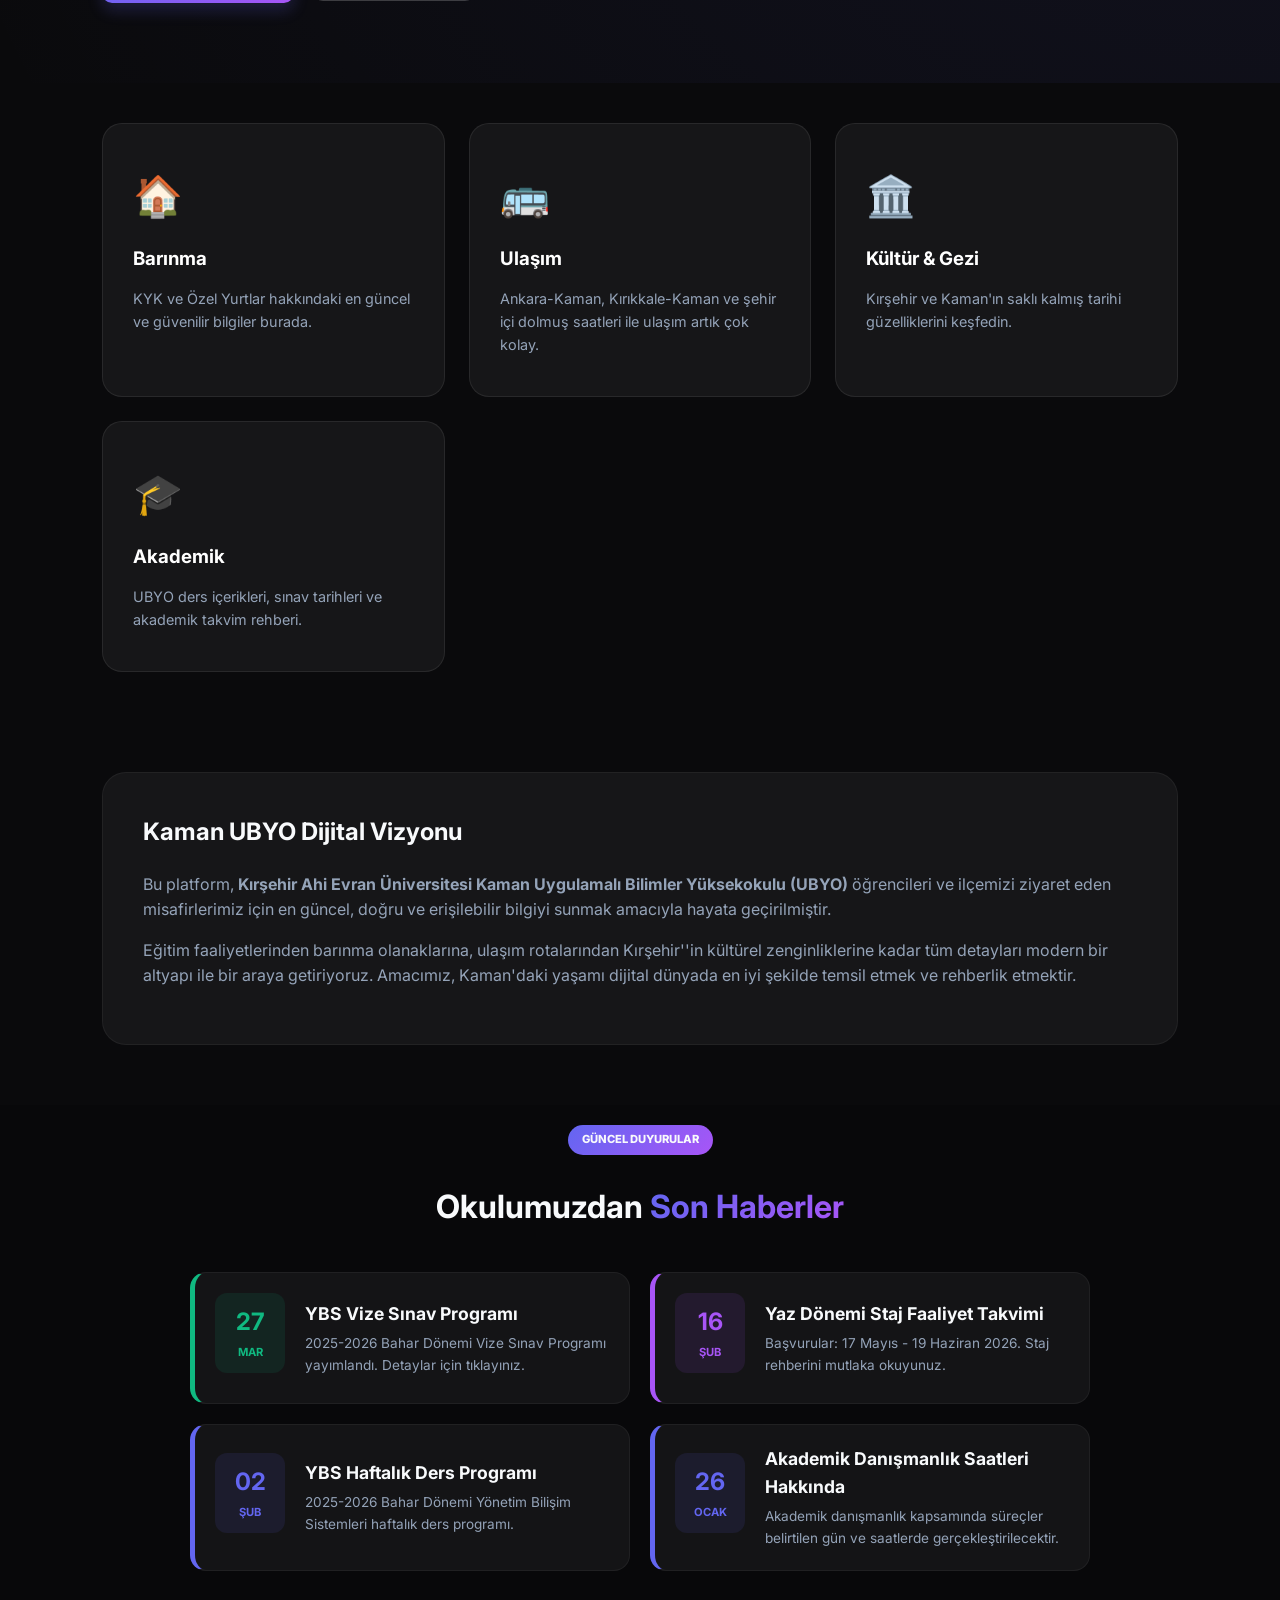
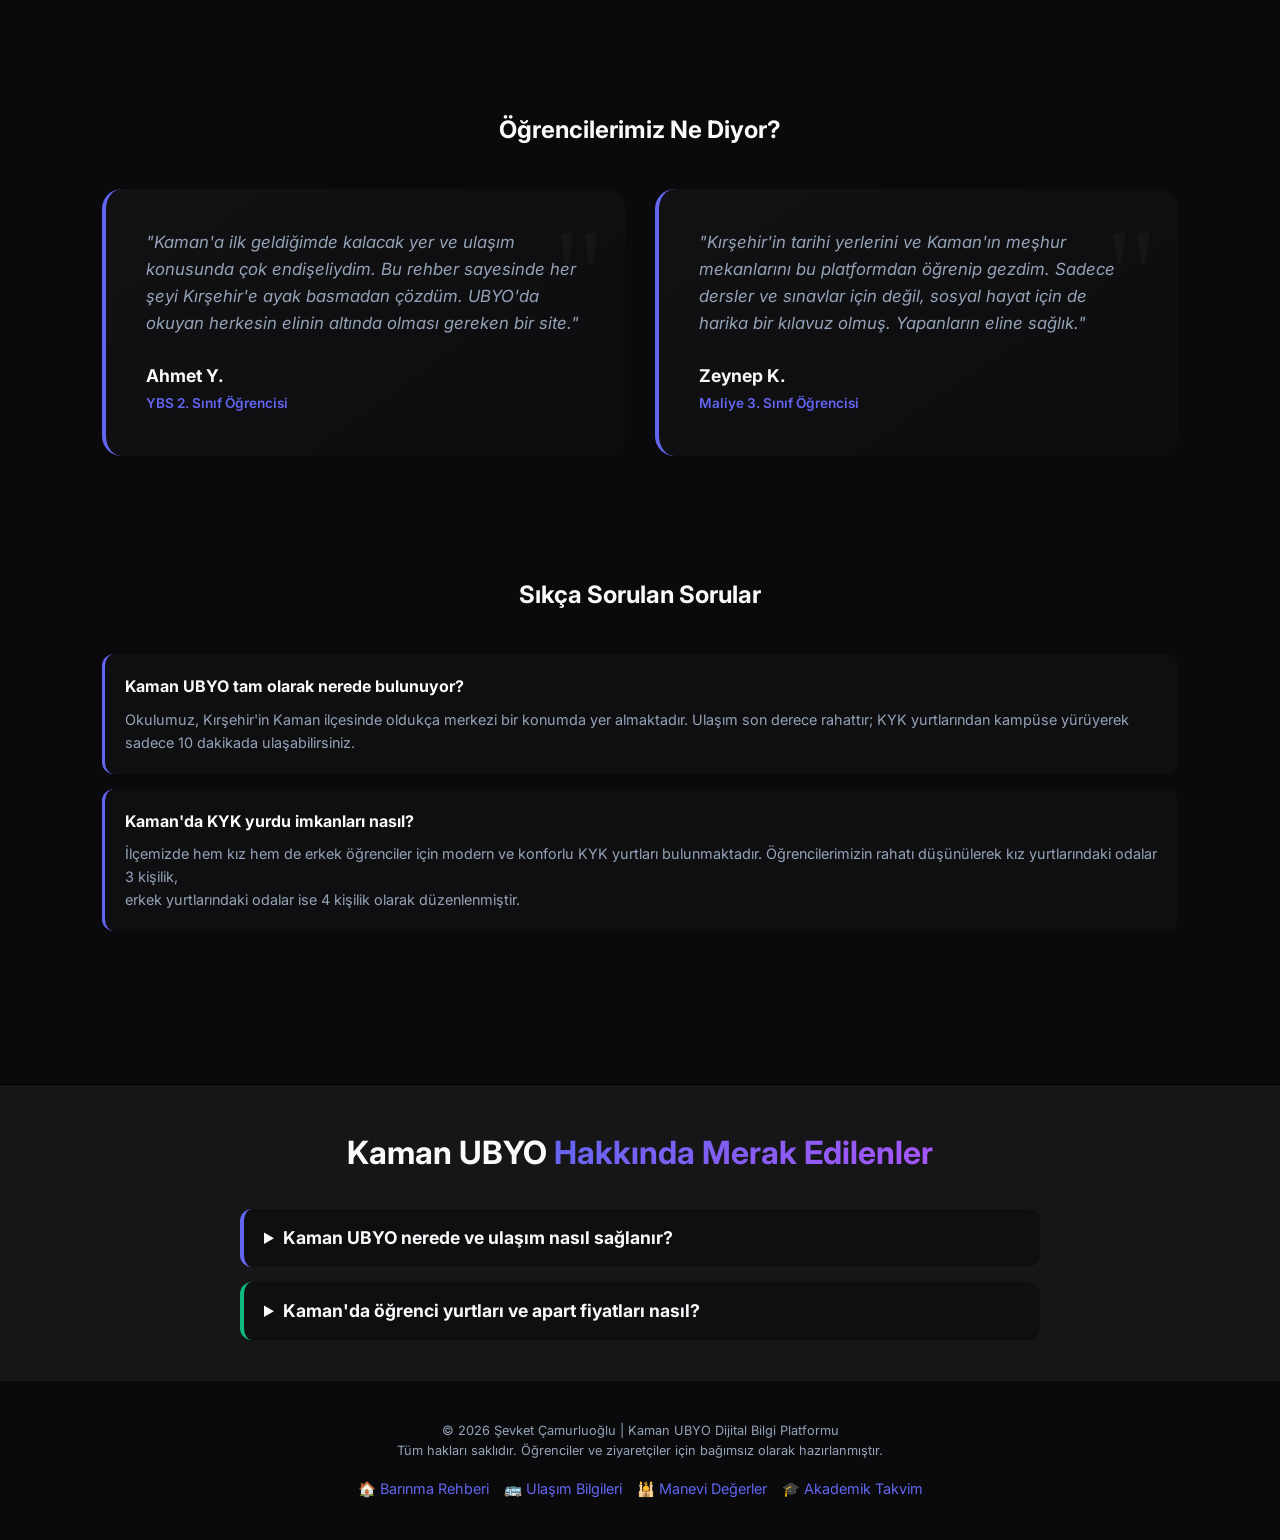
==== commit 085f9e6d: "Update index.html" ====
--- a/index.html
+++ b/index.html
@@ -62,6 +62,24 @@
             </ul>
         </nav>
     </header>
+    <main style="padding-top: 80px;">
+
+        <section class="hero-slider">
+            <div class="slider-wrapper">
+                <div class="slide">
+                    <img src="img/kaman.webp" alt="Kaman Kırşehir Genel Görünüm" loading="lazy">
+                </div>
+                <div class="slide">
+                    <img src="img/kubyo.webp" alt="Kaman UBYO Kampüs Binası" loading="lazy">
+                </div>
+            </div>
+
+            <div class="hero-content">
+                <h1>Kaman UBYO <span class="gold-text">2026</span></h1>
+                <p>Cevizden Kepe Uzanan Yolculuk</p>
+                <a href="rehber.html" class="btn-glow">Platformu Keşfet</a>
+            </div>
+        </section>
 
     <main>
         <section class="hero">
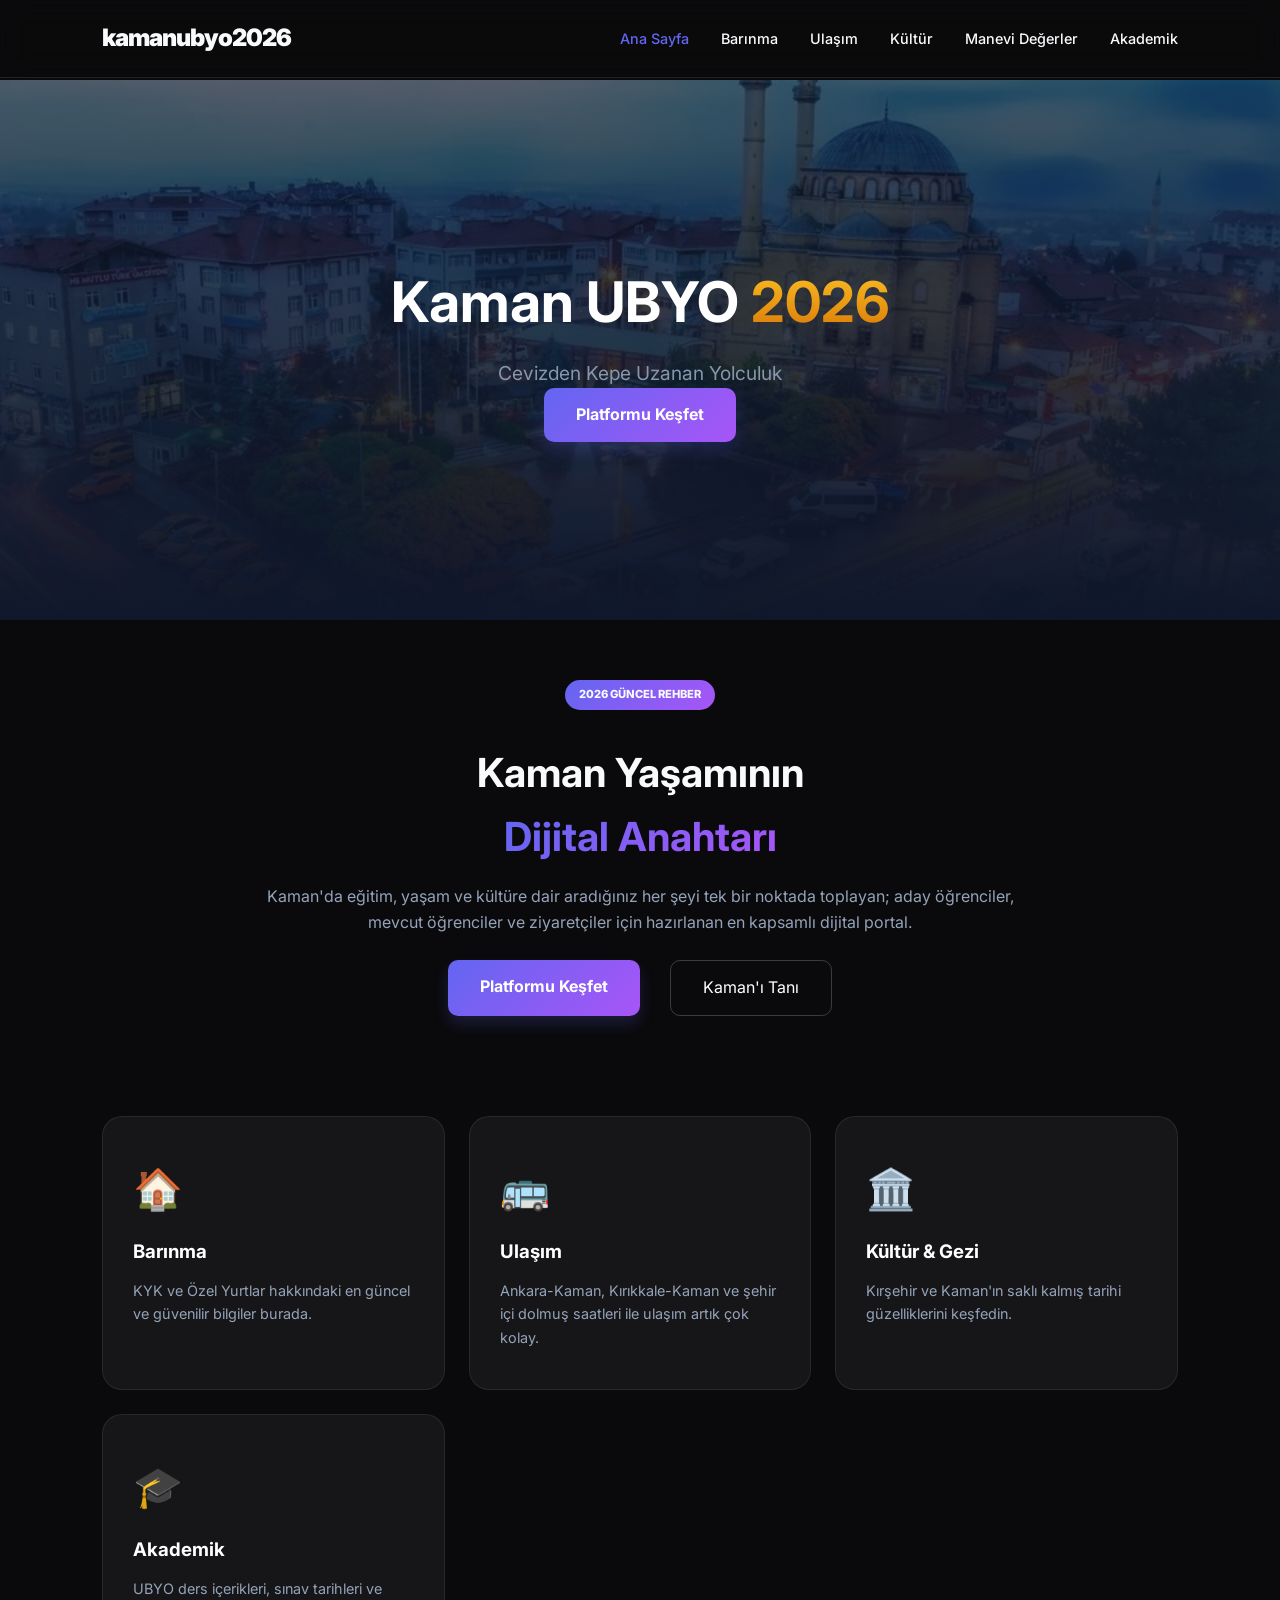
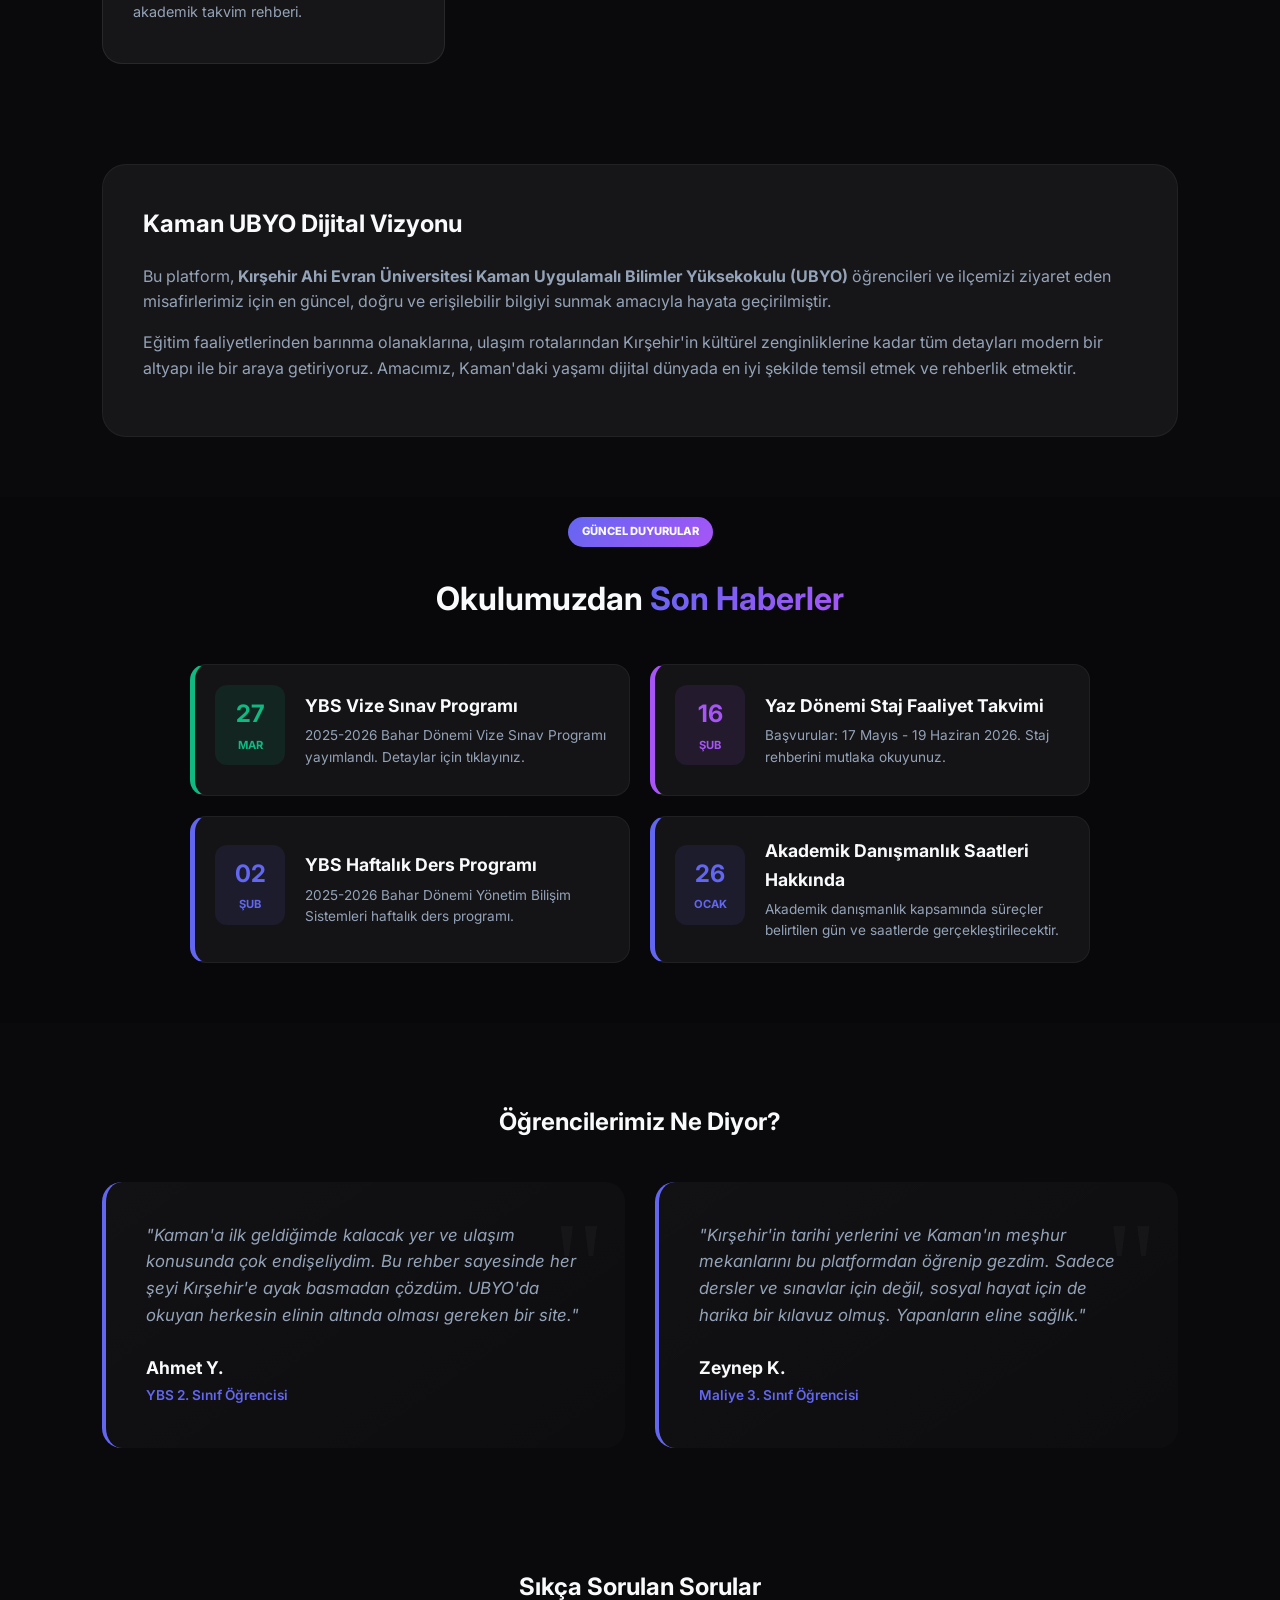
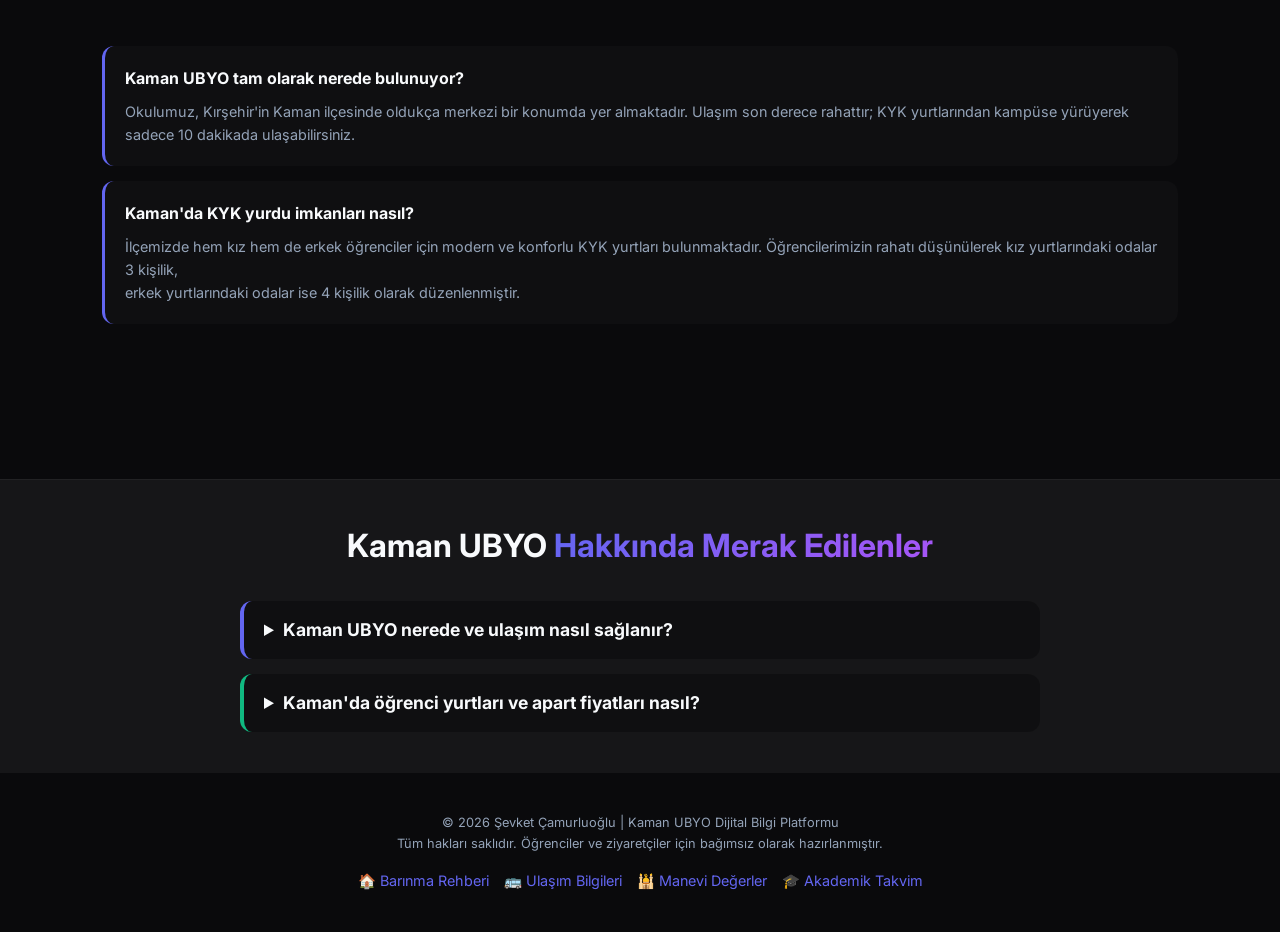
==== commit bb5de318: "Update index.html" ====
--- a/index.html
+++ b/index.html
@@ -33,8 +33,7 @@
       }
     }
     </script>
- <!-- Google tag (gtag.js) -->
-    <script async src="https://www.googletagmanager.com/gtag/js?id=G-K38H8YLSPQ"></script>
+ <script async src="https://www.googletagmanager.com/gtag/js?id=G-K38H8YLSPQ"></script>
     <script>
       window.dataLayer = window.dataLayer || [];
       function gtag(){dataLayer.push(arguments);}
@@ -53,15 +52,16 @@
         <nav class="navbar">
             <div class="logo">kamanubyo2026</div>
             <ul class="nav-links">
-                <li><a href="index.html" style="color: var(--accent-color);">Ana Sayfa</a></li>
-                <li><a href="barinma.html">Barınma</a></li>
-                <li><a href="ulasim.html">Ulaşım</a></li> 
-                <li><a href="kultur.html">Kültür</a></li>
-                <li><a href="degerler.html">Manevi Değerler</a></li>
-                <li><a href="rehber.html">Akademik</a></li>
+                <li><a href="index.html" style="color: var(--accent-color);" aria-label="Ana Sayfaya Dön">Ana Sayfa</a></li>
+                <li><a href="barinma.html" aria-label="Barınma Bilgileri">Barınma</a></li>
+                <li><a href="ulasim.html" aria-label="Ulaşım Seçenekleri">Ulaşım</a></li> 
+                <li><a href="kultur.html" aria-label="Kültür ve Turizm">Kültür</a></li>
+                <li><a href="degerler.html" aria-label="Manevi Değerler">Manevi Değerler</a></li>
+                <li><a href="rehber.html" aria-label="Akademik Rehber">Akademik</a></li>
             </ul>
         </nav>
     </header>
+    
     <main style="padding-top: 80px;">
 
         <section class="hero-slider">
@@ -81,13 +81,12 @@
             </div>
         </section>
 
-    <main>
-        <section class="hero">
-            <div class="hero-content">
+        <section style="position: relative; padding: 60px 20px; text-align: center; background: transparent;">
+            <div style="max-width: 800px; margin: 0 auto;">
                 <span class="badge">2026 Güncel Rehber</span>
-                <h1>Kaman Yaşamının <br><span class="gradient-text">Dijital Anahtarı</span></h1>
-                <p>Kaman'da eğitim, yaşam ve kültüre dair aradığınız her şeyi tek bir noktada toplayan; aday öğrenciler, mevcut öğrenciler ve ziyaretçiler için hazırlanan en kapsamlı dijital portal.</p>
-                <div class="hero-buttons">
+                <h2 style="font-size: 2.5rem; margin: 15px 0;">Kaman Yaşamının <br><span class="gradient-text">Dijital Anahtarı</span></h2>
+                <p style="color: var(--text-muted); line-height: 1.6; margin-bottom: 25px;">Kaman'da eğitim, yaşam ve kültüre dair aradığınız her şeyi tek bir noktada toplayan; aday öğrenciler, mevcut öğrenciler ve ziyaretçiler için hazırlanan en kapsamlı dijital portal.</p>
+                <div style="display: flex; justify-content: center; gap: 15px;">
                     <a href="#kesfet" class="btn-glow">Platformu Keşfet</a>
                     <a href="kultur.html" class="btn-outline">Kaman'ı Tanı</a>
                 </div>
@@ -121,7 +120,7 @@
             <div class="content-box">
                 <h2>Kaman UBYO Dijital Vizyonu</h2>
                 <p>Bu platform, <strong>Kırşehir Ahi Evran Üniversitesi Kaman Uygulamalı Bilimler Yüksekokulu (UBYO)</strong> öğrencileri ve ilçemizi ziyaret eden misafirlerimiz için en güncel, doğru ve erişilebilir bilgiyi sunmak amacıyla hayata geçirilmiştir.</p>
-                <p>Eğitim faaliyetlerinden barınma olanaklarına, ulaşım rotalarından Kırşehir''in kültürel zenginliklerine kadar tüm detayları modern bir altyapı ile bir araya getiriyoruz. Amacımız, Kaman'daki yaşamı dijital dünyada en iyi şekilde temsil etmek ve rehberlik etmektir.</p>
+                <p>Eğitim faaliyetlerinden barınma olanaklarına, ulaşım rotalarından Kırşehir'in kültürel zenginliklerine kadar tüm detayları modern bir altyapı ile bir araya getiriyoruz. Amacımız, Kaman'daki yaşamı dijital dünyada en iyi şekilde temsil etmek ve rehberlik etmektir.</p>
             </div>
         </section>
         
--- a/css/style.css
+++ b/css/style.css
@@ -484,3 +484,94 @@
 ::-webkit-scrollbar-track { background: var(--bg-color); }
 ::-webkit-scrollbar-thumb { background: linear-gradient(180deg, #6366f1, #a855f7); border-radius: 10px; }
 ::-webkit-scrollbar-thumb:hover { background: #ec4899; }
+
+/* 🚀 2 GÖRSELLİ DÖNEN (SLIDER) HERO STİLLERİ */
+.hero-slider {
+    position: relative;
+    width: 100%;
+    height: 60vh; /* Ekranın %60'ını kaplasın */
+    overflow: hidden;
+}
+
+.slider-wrapper {
+    display: flex;
+    width: 200%; /* 2 resim olduğu için %200 genişlik */
+    height: 100%;
+    animation: slideAnimation 12s infinite ease-in-out; /* 12 saniyede bir tam tur */
+}
+
+.slide {
+    width: 50%; /* 2 resimden her biri %50 kaplayacak */
+    height: 100%;
+}
+
+.slide img {
+    width: 100%;
+    height: 100%;
+    object-fit: cover; /* Resmi sığdır */
+}
+
+/* 🚀 Resmin üzerindeki Koyu Katman (Overlay) - Sabit Kalsın */
+.hero-slider::after {
+    content: '';
+    position: absolute;
+    top: 0;
+    left: 0;
+    width: 100%;
+    height: 100%;
+    background: linear-gradient(180deg, rgba(15, 23, 42, 0.7) 0%, rgba(15, 23, 42, 1) 100%);
+    z-index: 2; /* Metnin hemen altında */
+}
+
+/* 🚀 Üzerindeki Sabit Metin ve Buton Kontenjanı */
+.hero-content {
+    position: absolute;
+    top: 50%;
+    left: 50%;
+    transform: translate(-50%, -50%); /* Tam ortalama */
+    z-index: 3; /* En üstte */
+    text-align: center;
+    color: #fff;
+    padding: 0 10%;
+    width: 100%;
+    max-width: 900px;
+}
+
+.hero-content h1 {
+    font-size: 3.5rem;
+    margin-bottom: 10px;
+}
+
+.hero-content p {
+    font-size: 1.2rem;
+    color: var(--text-muted);
+    opacity: 0.9;
+}
+
+/* 🚀 image_0.png'deki gibi Altın Metin Efekti (Metallic Gold) */
+.gold-text {
+    background: linear-gradient(180deg, #FBBF24 0%, #D97706 100%);
+    -webkit-background-clip: text;
+    -webkit-text-fill-color: transparent;
+    background-clip: text;
+}
+
+/* 🚀 CSS3 OTOMATİK DÖNME ANİMASYONU */
+@keyframes slideAnimation {
+    0%, 40% { transform: translateX(0); } /* 1. resim (Kaman) 4.8 sn duracak */
+    50%, 90% { transform: translateX(-50%); } /* 2. resim (KUBYO) 4.8 sn duracak */
+    100% { transform: translateX(0); } /* Başa dön */
+}
+
+/* Mobil Uyum */
+@media screen and (max-width: 768px) {
+    .hero-slider {
+        height: 40vh; /* Mobilde daha kısa olsun */
+    }
+    .hero-content h1 {
+        font-size: 2.5rem;
+    }
+    .hero-content p {
+        font-size: 1rem;
+    }
+}
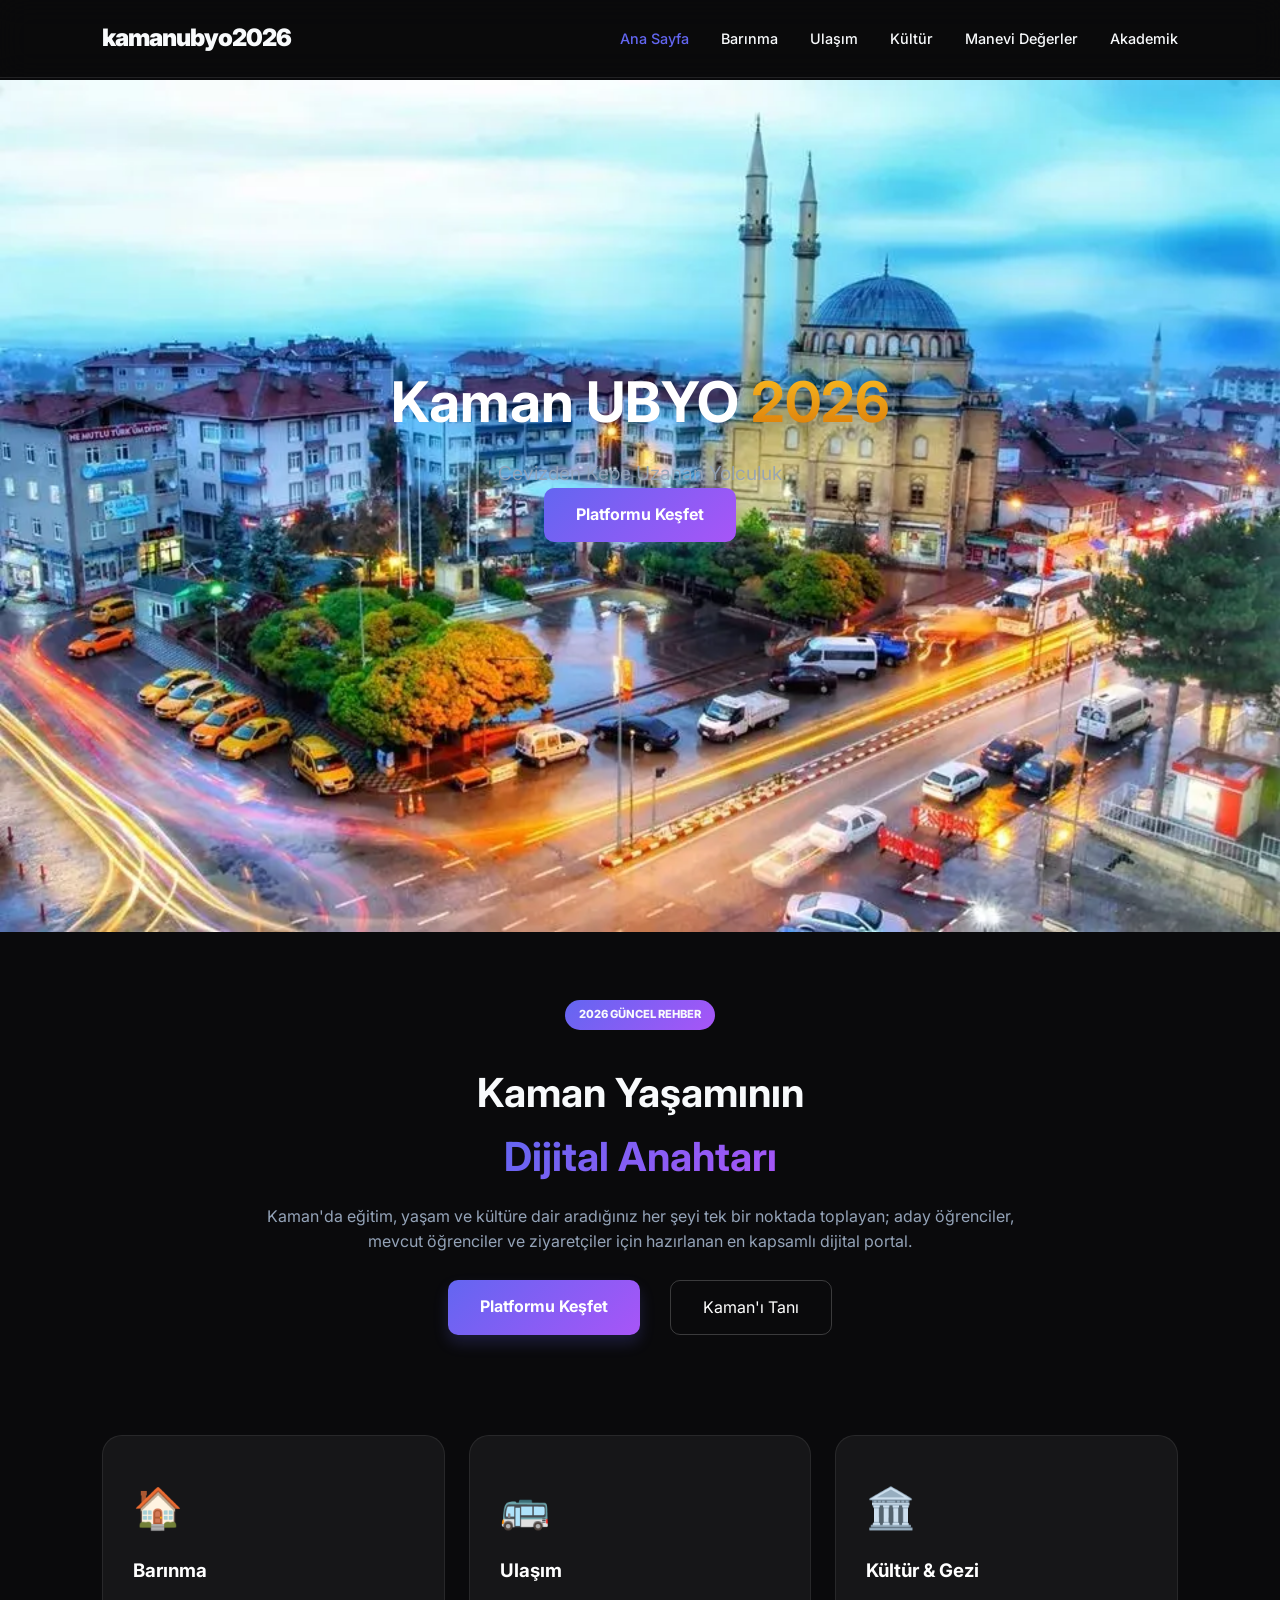
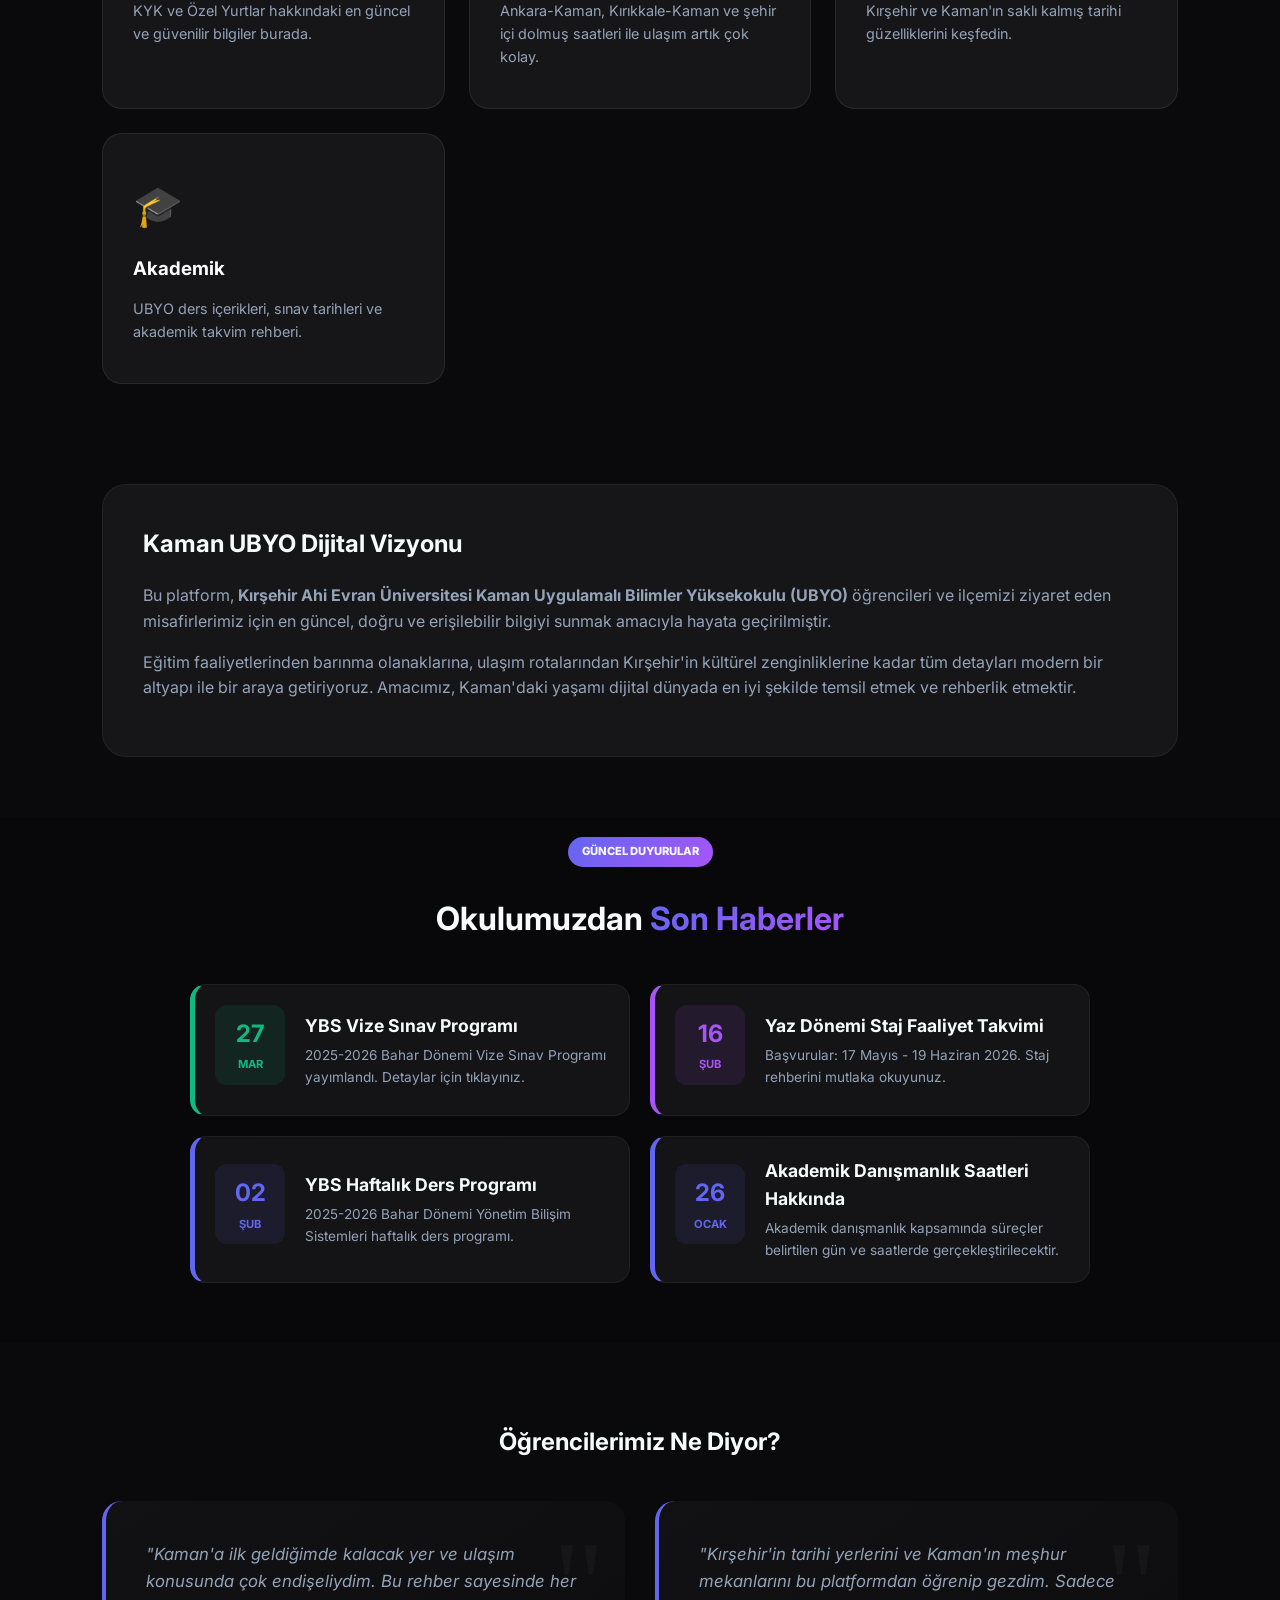
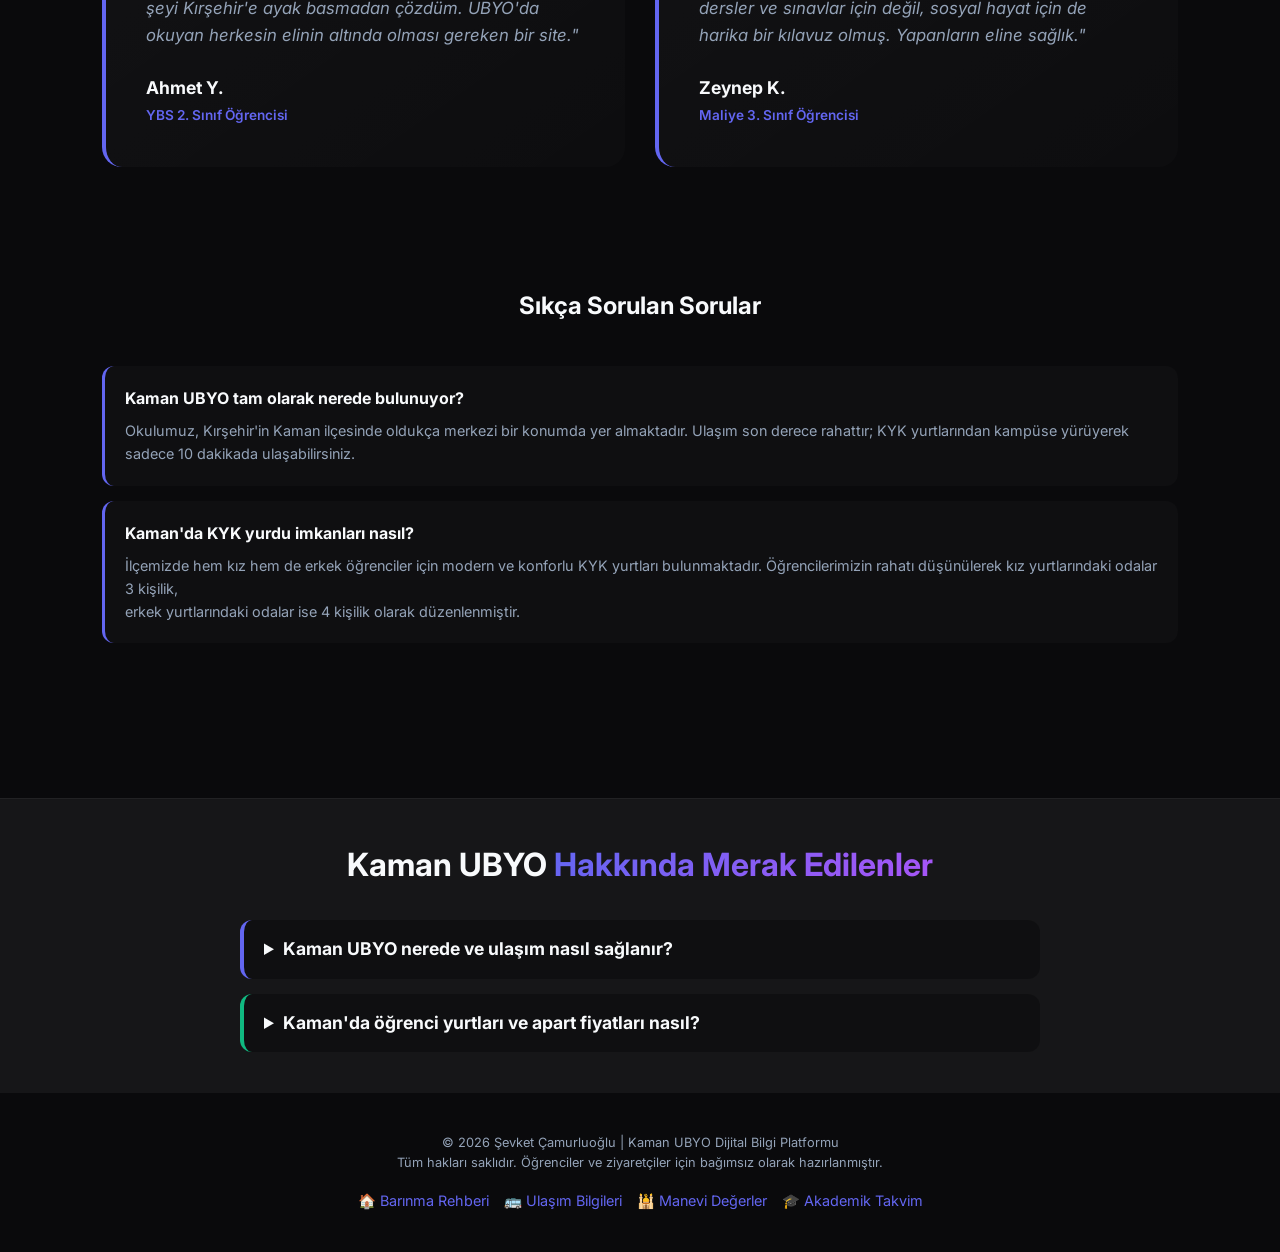
==== commit f84fcb57: "Update index.html" ====
--- a/index.html
+++ b/index.html
@@ -64,20 +64,22 @@
     
     <main style="padding-top: 80px;">
 
-        <section class="hero-slider">
-            <div class="slider-wrapper">
-                <div class="slide">
-                    <img src="img/kaman.webp" alt="Kaman Kırşehir Genel Görünüm" loading="lazy">
-                </div>
-                <div class="slide">
-                    <img src="img/kubyo.webp" alt="Kaman UBYO Kampüs Binası" loading="lazy">
-                </div>
-            </div>
-
+       <section class="hero-split">
             <div class="hero-content">
                 <h1>Kaman UBYO <span class="gold-text">2026</span></h1>
                 <p>Cevizden Kepe Uzanan Yolculuk</p>
                 <a href="rehber.html" class="btn-glow">Platformu Keşfet</a>
+            </div>
+
+            <div class="slider-container">
+                <div class="slider-wrapper">
+                    <div class="slide">
+                        <img src="img/kaman.webp" alt="Kaman Kırşehir Genel Görünüm" loading="lazy">
+                    </div>
+                    <div class="slide">
+                        <img src="img/kubyo.webp" alt="Kaman UBYO Kampüs Binası" loading="lazy">
+                    </div>
+                </div>
             </div>
         </section>
 
--- a/css/style.css
+++ b/css/style.css
@@ -1,4 +1,4 @@
-﻿/* Google Fonts */
+/* Google Fonts */
 @import url('https://fonts.googleapis.com/css2?family=Inter:wght@300;400;600;900&display=swap');
 
 /* Değişkenler */
@@ -455,9 +455,7 @@
         padding-top: 140px !important;
     }
 
-    /* Mobilde butonların birbirini ezmesini engelleme */
-   /* Mobilde butonların üst üste binmesini kesin olarak çözen kod */
-@media screen and (max-width: 768px) {
+    /* Mobilde butonların üst üste binmesini kesin olarak çözen kod */
     .btn-glow, .btn-outline {
         display: block !important;
         width: 100% !important;
@@ -468,7 +466,6 @@
         text-align: center;
     }
 }
-}
 /* 🚀 SAYFA GEÇİŞ EFEKTİ (SMOOTH TRANSITION) */
 body {
     animation: fadeIn 0.6s ease-out;
@@ -508,7 +505,8 @@
 .slide img {
     width: 100%;
     height: 100%;
-    object-fit: cover; /* Resmi sığdır */
+    object-fit: contain; /* Görselin KESİLMEDEN tamamının gösterilmesini sağlar */
+    object-position: center; /* Görseli tam merkeze oturtur */
 }
 
 /* 🚀 Resmin üzerindeki Koyu Katman (Overlay) - Sabit Kalsın */
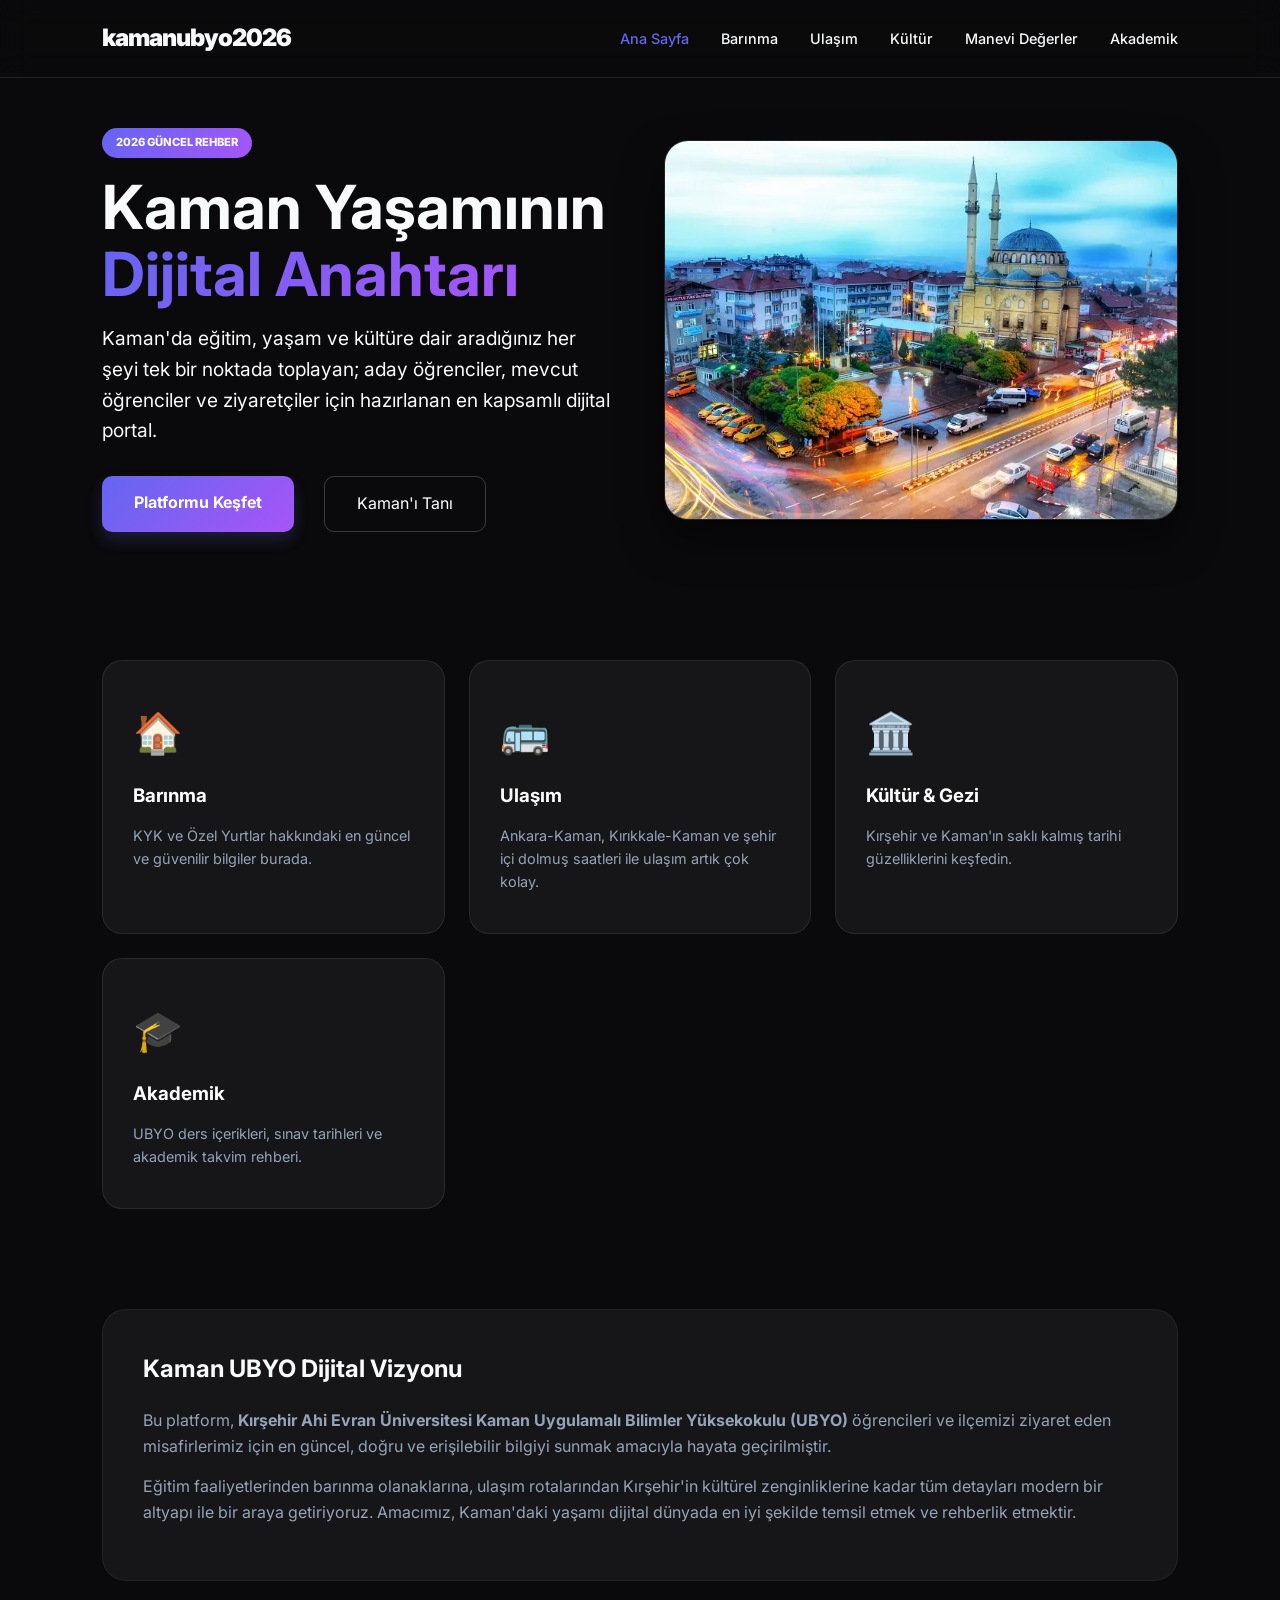
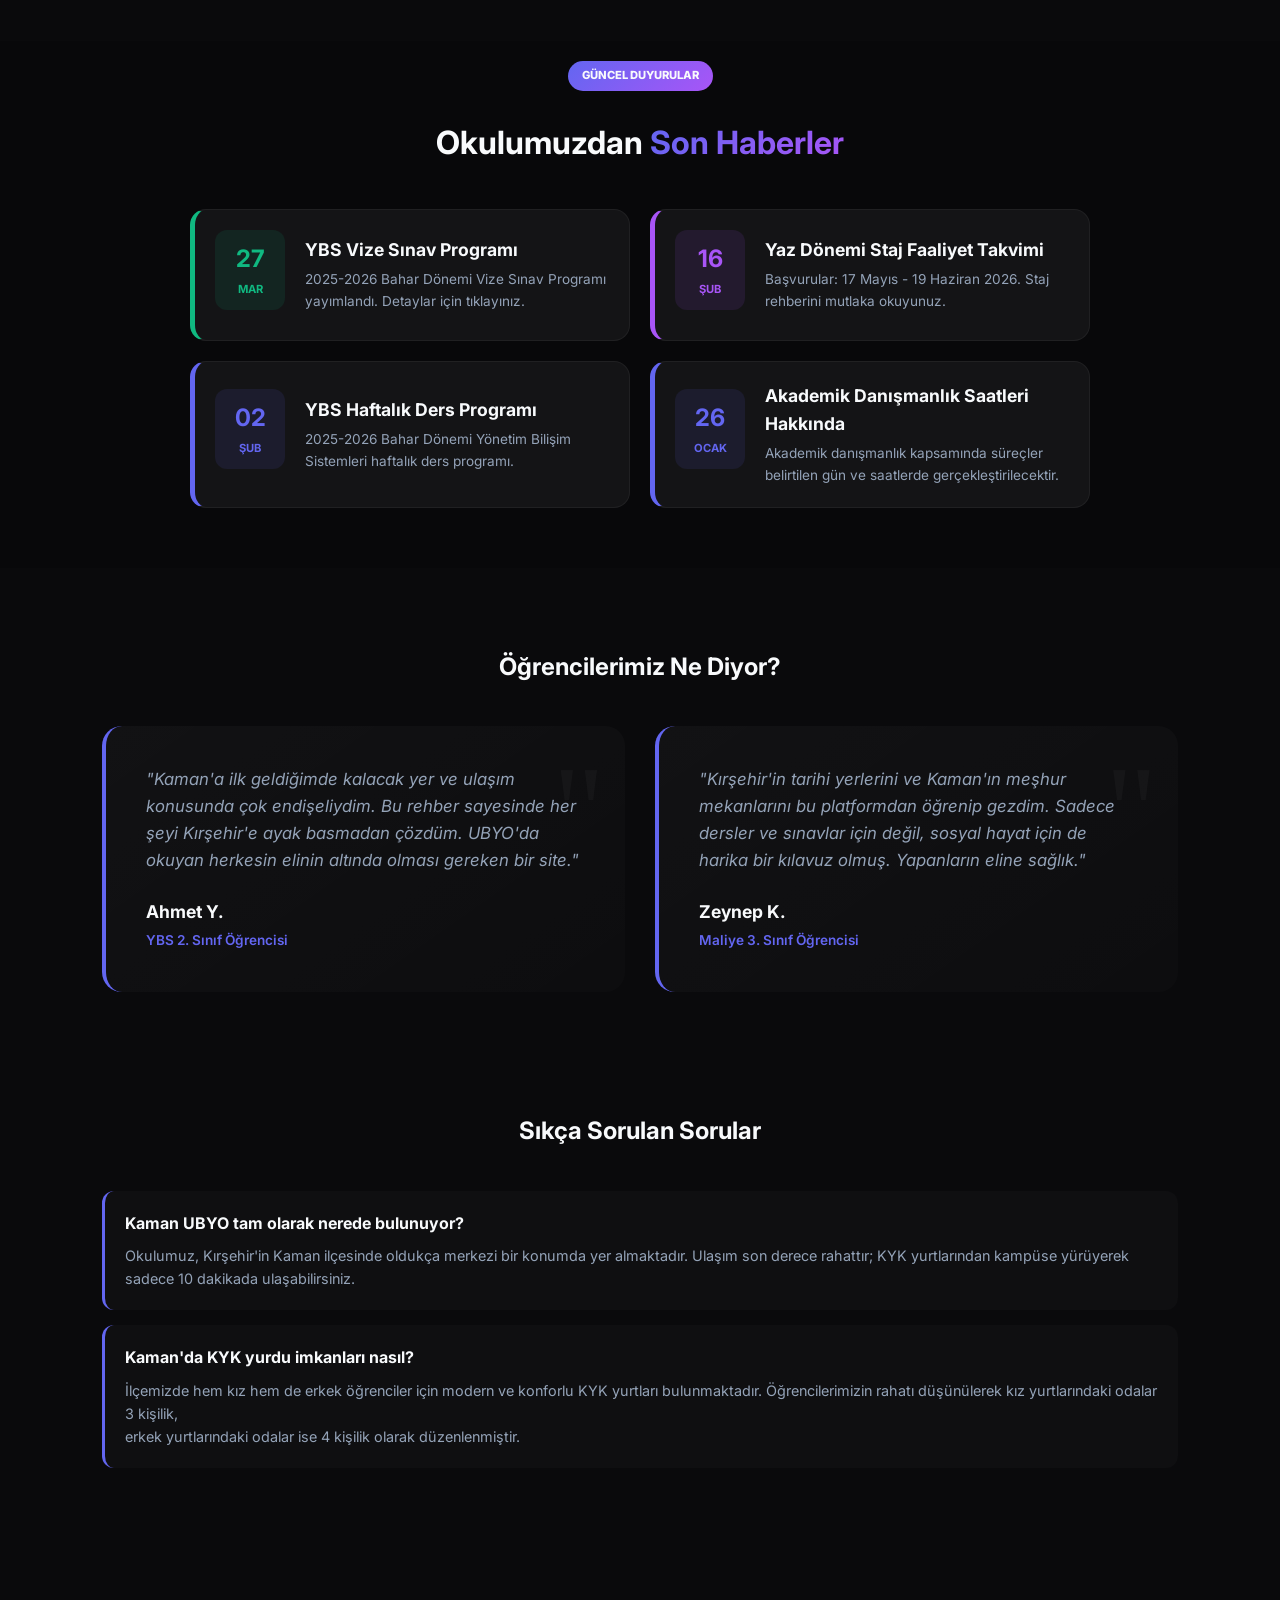
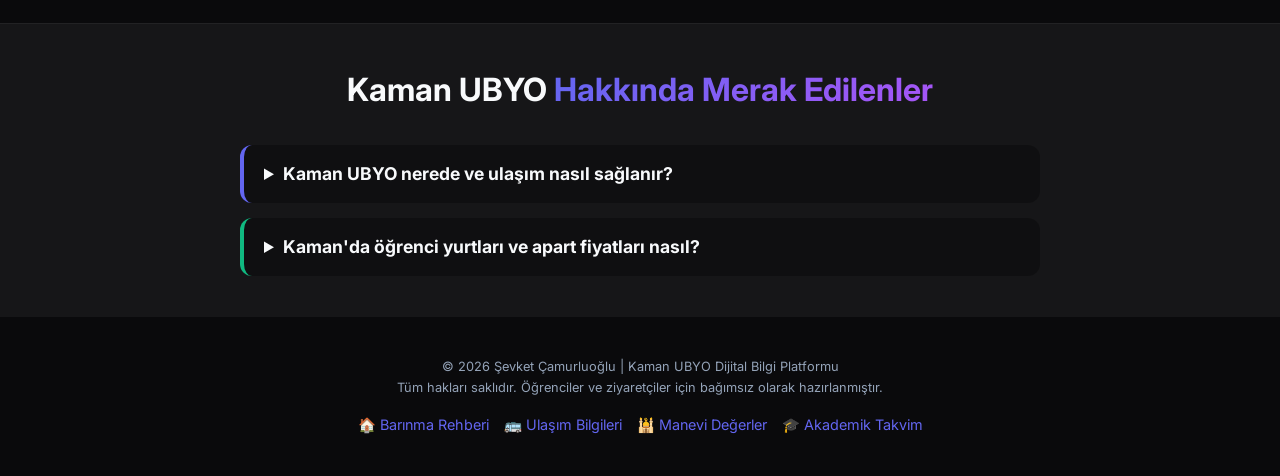
==== commit 273234b4: "Update index.html" ====
--- a/index.html
+++ b/index.html
@@ -33,7 +33,7 @@
       }
     }
     </script>
- <script async src="https://www.googletagmanager.com/gtag/js?id=G-K38H8YLSPQ"></script>
+    <script async src="https://www.googletagmanager.com/gtag/js?id=G-K38H8YLSPQ"></script>
     <script>
       window.dataLayer = window.dataLayer || [];
       function gtag(){dataLayer.push(arguments);}
@@ -64,11 +64,15 @@
     
     <main style="padding-top: 80px;">
 
-       <section class="hero-split">
+        <section class="hero-split">
             <div class="hero-content">
-                <h1>Kaman UBYO <span class="gold-text">2026</span></h1>
-                <p>Cevizden Kepe Uzanan Yolculuk</p>
-                <a href="rehber.html" class="btn-glow">Platformu Keşfet</a>
+                <span class="badge">2026 Güncel Rehber</span>
+                <h1>Kaman Yaşamının <br><span class="gradient-text">Dijital Anahtarı</span></h1>
+                <p>Kaman'da eğitim, yaşam ve kültüre dair aradığınız her şeyi tek bir noktada toplayan; aday öğrenciler, mevcut öğrenciler ve ziyaretçiler için hazırlanan en kapsamlı dijital portal.</p>
+                <div style="display: flex; gap: 15px; flex-wrap: wrap;">
+                    <a href="#kesfet" class="btn-glow">Platformu Keşfet</a>
+                    <a href="kultur.html" class="btn-outline">Kaman'ı Tanı</a>
+                </div>
             </div>
 
             <div class="slider-container">
@@ -79,18 +83,6 @@
                     <div class="slide">
                         <img src="img/kubyo.webp" alt="Kaman UBYO Kampüs Binası" loading="lazy">
                     </div>
-                </div>
-            </div>
-        </section>
-
-        <section style="position: relative; padding: 60px 20px; text-align: center; background: transparent;">
-            <div style="max-width: 800px; margin: 0 auto;">
-                <span class="badge">2026 Güncel Rehber</span>
-                <h2 style="font-size: 2.5rem; margin: 15px 0;">Kaman Yaşamının <br><span class="gradient-text">Dijital Anahtarı</span></h2>
-                <p style="color: var(--text-muted); line-height: 1.6; margin-bottom: 25px;">Kaman'da eğitim, yaşam ve kültüre dair aradığınız her şeyi tek bir noktada toplayan; aday öğrenciler, mevcut öğrenciler ve ziyaretçiler için hazırlanan en kapsamlı dijital portal.</p>
-                <div style="display: flex; justify-content: center; gap: 15px;">
-                    <a href="#kesfet" class="btn-glow">Platformu Keşfet</a>
-                    <a href="kultur.html" class="btn-outline">Kaman'ı Tanı</a>
                 </div>
             </div>
         </section>
--- a/css/style.css
+++ b/css/style.css
@@ -482,94 +482,92 @@
 ::-webkit-scrollbar-thumb { background: linear-gradient(180deg, #6366f1, #a855f7); border-radius: 10px; }
 ::-webkit-scrollbar-thumb:hover { background: #ec4899; }
 
-/* 🚀 2 GÖRSELLİ DÖNEN (SLIDER) HERO STİLLERİ */
-.hero-slider {
+/* 🚀 YAN YANA TASARIM: SOLDA YAZI, SAĞDA DÖNEN SLIDER (HERO SPLIT) */
+.hero-split {
+    display: flex;
+    align-items: center;
+    justify-content: space-between;
+    padding: 20px 8% 60px; 
+    gap: 50px;
+    min-height: 60vh;
+}
+
+/* Sol taraftaki yazı alanı */
+.hero-split .hero-content {
+    flex: 1;
+    position: relative;
+    text-align: left;
+    transform: none;
+    top: auto;
+    left: auto;
+    padding: 0;
+    max-width: 100%;
+}
+
+.hero-split .hero-content h1 {
+    font-size: 3.8rem;
+    margin-bottom: 15px;
+    line-height: 1.1;
+}
+
+.hero-split .hero-content p {
+    font-size: 1.2rem;
+    margin-bottom: 30px;
+}
+
+/* Sağ taraftaki dönen resim alanı */
+.slider-container {
+    flex: 1;
     position: relative;
     width: 100%;
-    height: 60vh; /* Ekranın %60'ını kaplasın */
+    max-width: 550px;
+    height: 380px; /* Resimlerin çok devasa olmasını engeller */
+    border-radius: 24px;
     overflow: hidden;
+    box-shadow: 0 20px 40px rgba(0,0,0,0.5);
+    border: 1px solid rgba(255,255,255,0.1);
 }
 
 .slider-wrapper {
     display: flex;
-    width: 200%; /* 2 resim olduğu için %200 genişlik */
+    width: 200%;
     height: 100%;
-    animation: slideAnimation 12s infinite ease-in-out; /* 12 saniyede bir tam tur */
+    animation: slideAnimation 10s infinite ease-in-out;
 }
 
 .slide {
-    width: 50%; /* 2 resimden her biri %50 kaplayacak */
+    width: 50%;
     height: 100%;
 }
 
 .slide img {
     width: 100%;
     height: 100%;
-    object-fit: contain; /* Görselin KESİLMEDEN tamamının gösterilmesini sağlar */
-    object-position: center; /* Görseli tam merkeze oturtur */
-}
-
-/* 🚀 Resmin üzerindeki Koyu Katman (Overlay) - Sabit Kalsın */
-.hero-slider::after {
-    content: '';
-    position: absolute;
-    top: 0;
-    left: 0;
-    width: 100%;
-    height: 100%;
-    background: linear-gradient(180deg, rgba(15, 23, 42, 0.7) 0%, rgba(15, 23, 42, 1) 100%);
-    z-index: 2; /* Metnin hemen altında */
-}
-
-/* 🚀 Üzerindeki Sabit Metin ve Buton Kontenjanı */
-.hero-content {
-    position: absolute;
-    top: 50%;
-    left: 50%;
-    transform: translate(-50%, -50%); /* Tam ortalama */
-    z-index: 3; /* En üstte */
-    text-align: center;
-    color: #fff;
-    padding: 0 10%;
-    width: 100%;
-    max-width: 900px;
-}
-
-.hero-content h1 {
-    font-size: 3.5rem;
-    margin-bottom: 10px;
-}
-
-.hero-content p {
-    font-size: 1.2rem;
-    color: var(--text-muted);
-    opacity: 0.9;
-}
-
-/* 🚀 image_0.png'deki gibi Altın Metin Efekti (Metallic Gold) */
-.gold-text {
-    background: linear-gradient(180deg, #FBBF24 0%, #D97706 100%);
-    -webkit-background-clip: text;
-    -webkit-text-fill-color: transparent;
-    background-clip: text;
+    object-fit: cover; /* Çerçeveye jilet gibi oturur */
 }
 
 /* 🚀 CSS3 OTOMATİK DÖNME ANİMASYONU */
 @keyframes slideAnimation {
-    0%, 40% { transform: translateX(0); } /* 1. resim (Kaman) 4.8 sn duracak */
-    50%, 90% { transform: translateX(-50%); } /* 2. resim (KUBYO) 4.8 sn duracak */
-    100% { transform: translateX(0); } /* Başa dön */
-}
-
-/* Mobil Uyum */
-@media screen and (max-width: 768px) {
-    .hero-slider {
-        height: 40vh; /* Mobilde daha kısa olsun */
-    }
-    .hero-content h1 {
-        font-size: 2.5rem;
-    }
-    .hero-content p {
-        font-size: 1rem;
-    }
-}
+    0%, 45% { transform: translateX(0); }
+    50%, 95% { transform: translateX(-50%); }
+    100% { transform: translateX(0); }
+}
+
+/* Mobil Uyum: Mobilde yan yana sığmayacağı için alt alta geçerler */
+@media screen and (max-width: 992px) {
+    .hero-split {
+        flex-direction: column;
+        text-align: center;
+        padding-top: 40px;
+        gap: 30px;
+    }
+    .hero-split .hero-content {
+        text-align: center;
+    }
+    .hero-split .hero-content h1 {
+        font-size: 2.8rem;
+    }
+    .slider-container {
+        height: 300px;
+    }
+}
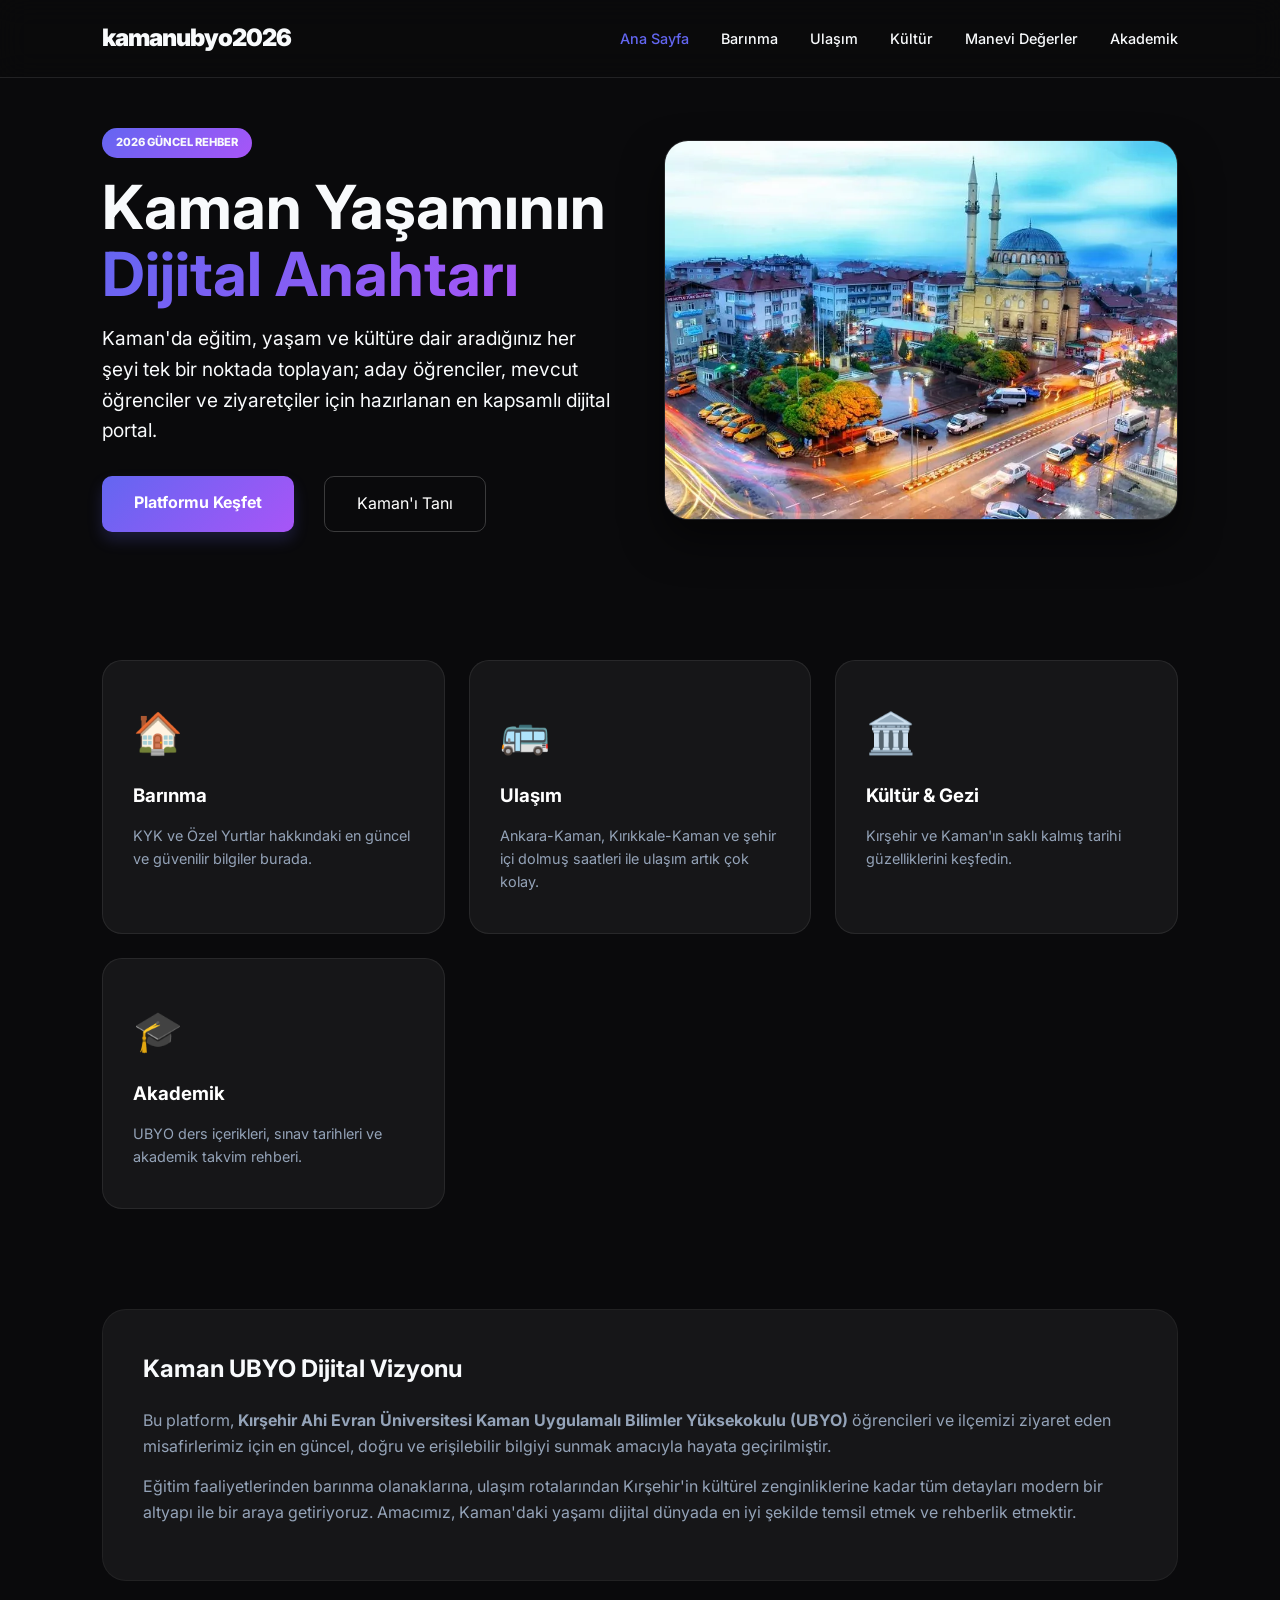
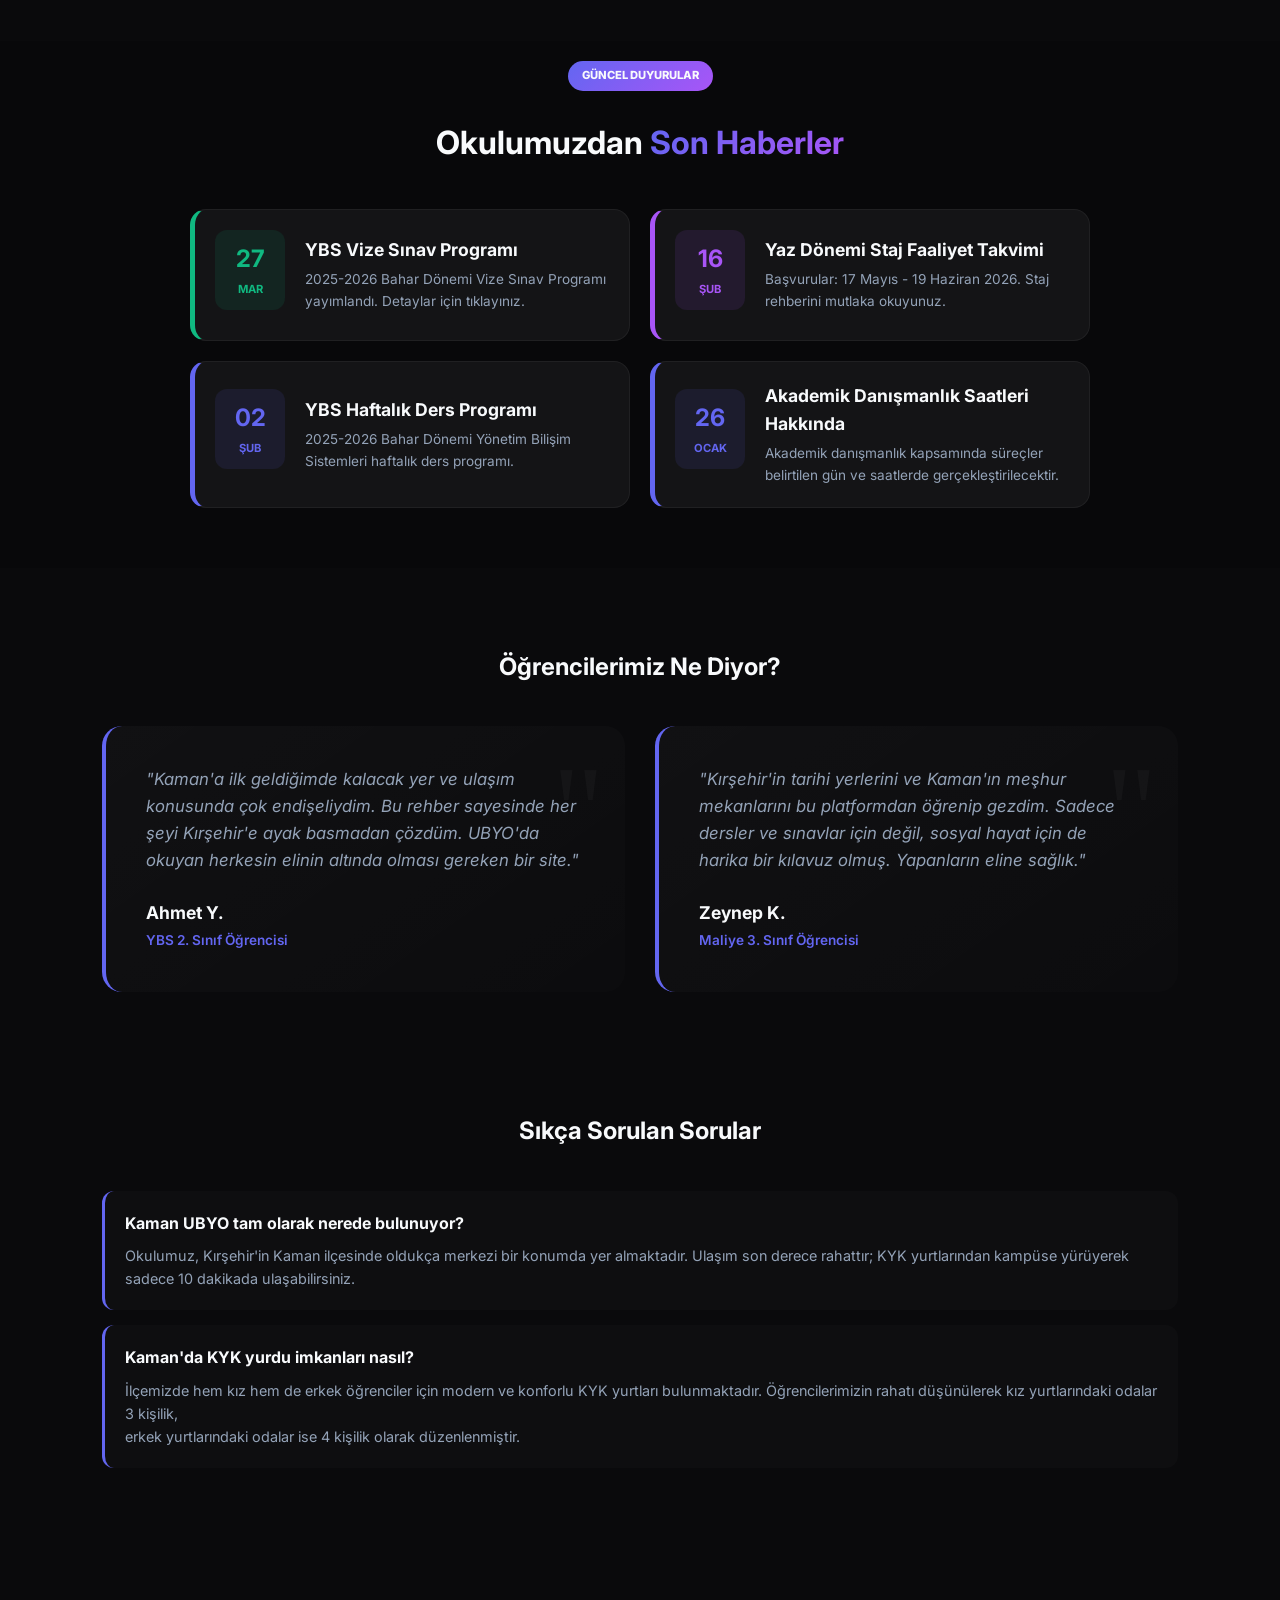
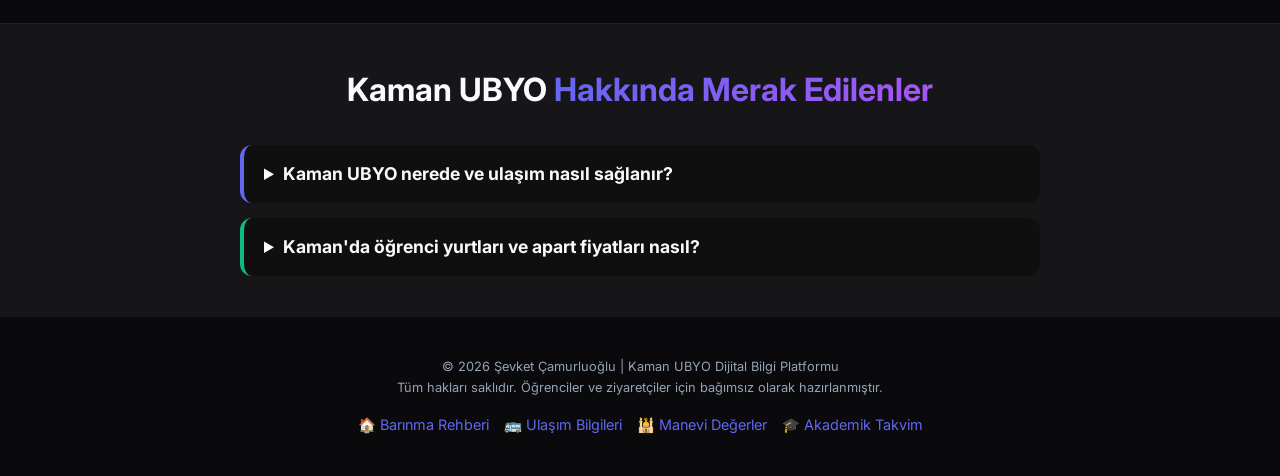
==== commit 3d66204d: "Update index.html" ====
--- a/index.html
+++ b/index.html
@@ -19,6 +19,8 @@
     <link rel="icon" type="image/png" href="img/logo.png"> 
     
     <link rel="stylesheet" href="css/style.css">
+
+    <link href="https://unpkg.com/aos@2.3.1/dist/aos.css" rel="stylesheet">
 
     <script type="application/ld+json">
     {
@@ -65,7 +67,7 @@
     <main style="padding-top: 80px;">
 
         <section class="hero-split">
-            <div class="hero-content">
+            <div class="hero-content" data-aos="fade-right" data-aos-duration="1000">
                 <span class="badge">2026 Güncel Rehber</span>
                 <h1>Kaman Yaşamının <br><span class="gradient-text">Dijital Anahtarı</span></h1>
                 <p>Kaman'da eğitim, yaşam ve kültüre dair aradığınız her şeyi tek bir noktada toplayan; aday öğrenciler, mevcut öğrenciler ve ziyaretçiler için hazırlanan en kapsamlı dijital portal.</p>
@@ -75,7 +77,7 @@
                 </div>
             </div>
 
-            <div class="slider-container">
+            <div class="slider-container" data-aos="fade-left" data-aos-duration="1000" data-aos-delay="200">
                 <div class="slider-wrapper">
                     <div class="slide">
                         <img src="img/kaman.webp" alt="Kaman Kırşehir Genel Görünüm" loading="lazy">
@@ -88,29 +90,29 @@
         </section>
 
         <section id="kesfet" class="grid-container">
-            <a href="barinma.html" class="feature-card">
+            <a href="barinma.html" class="feature-card" data-aos="fade-up" data-aos-delay="100">
                 <div class="icon">🏠</div>
                 <h3>Barınma</h3>
                 <p>KYK ve Özel Yurtlar hakkındaki en güncel ve güvenilir bilgiler burada.</p>
             </a>
-            <a href="ulasim.html" class="feature-card">
+            <a href="ulasim.html" class="feature-card" data-aos="fade-up" data-aos-delay="200">
                 <div class="icon">🚌</div>
                 <h3>Ulaşım</h3>
                 <p>Ankara-Kaman, Kırıkkale-Kaman ve şehir içi dolmuş saatleri ile ulaşım artık çok kolay.</p>
             </a>
-            <a href="kultur.html" class="feature-card">
+            <a href="kultur.html" class="feature-card" data-aos="fade-up" data-aos-delay="300">
                 <div class="icon">🏛️</div>
                 <h3>Kültür & Gezi</h3>
                 <p>Kırşehir ve Kaman'ın saklı kalmış tarihi güzelliklerini keşfedin.</p>
             </a>
-            <a href="rehber.html" class="feature-card">
+            <a href="rehber.html" class="feature-card" data-aos="fade-up" data-aos-delay="400">
                 <div class="icon">🎓</div>
                 <h3>Akademik</h3>
                 <p>UBYO ders içerikleri, sınav tarihleri ve akademik takvim rehberi.</p>
             </a>
         </section>
         
-        <section class="about-seo">
+        <section class="about-seo" data-aos="zoom-in" data-aos-duration="800">
             <div class="content-box">
                 <h2>Kaman UBYO Dijital Vizyonu</h2>
                 <p>Bu platform, <strong>Kırşehir Ahi Evran Üniversitesi Kaman Uygulamalı Bilimler Yüksekokulu (UBYO)</strong> öğrencileri ve ilçemizi ziyaret eden misafirlerimiz için en güncel, doğru ve erişilebilir bilgiyi sunmak amacıyla hayata geçirilmiştir.</p>
@@ -119,14 +121,14 @@
         </section>
         
         <section class="news-section" style="padding: 20px 8% 60px;">
-            <div style="text-align: center; margin-bottom: 40px;">
+            <div style="text-align: center; margin-bottom: 40px;" data-aos="fade-down">
                 <span class="badge">Güncel Duyurular</span>
                 <h2 style="font-size: 2rem; margin-top: 10px;">Okulumuzdan <span class="gradient-text">Son Haberler</span></h2>
             </div>
         
             <div class="news-grid" style="display: grid; gap: 20px; max-width: 900px; margin: 0 auto;">
                 
-                <a href="https://kamanubyo.ahievran.edu.tr/uploads/6829/FR-466_2025-2026_BAHAR_Vize_Sinav_Programi_Formu_YBS.pdf" target="_blank" class="news-item" style="text-decoration: none; display: flex; align-items: center; background: var(--card-bg); padding: 20px; border-radius: 16px; border: 1px solid rgba(255,255,255,0.05); transition: 0.3s; border-left: 5px solid #10b981;">
+                <a href="https://kamanubyo.ahievran.edu.tr/uploads/6829/FR-466_2025-2026_BAHAR_Vize_Sinav_Programi_Formu_YBS.pdf" target="_blank" class="news-item" data-aos="fade-up" data-aos-delay="100" style="text-decoration: none; display: flex; align-items: center; background: var(--card-bg); padding: 20px; border-radius: 16px; border: 1px solid rgba(255,255,255,0.05); transition: 0.3s; border-left: 5px solid #10b981;">
                     <div class="news-date" style="background: rgba(16, 185, 129, 0.1); color: #10b981; padding: 10px; border-radius: 12px; text-align: center; min-width: 70px; margin-right: 20px;">
                         <span style="display: block; font-size: 1.5rem; font-weight: bold;">27</span>
                         <small style="text-transform: uppercase; font-size: 0.7rem; font-weight: bold;">Mar</small>
@@ -137,7 +139,7 @@
                     </div>
                 </a>
         
-                <a href="https://kamanubyo.ahievran.edu.tr/" target="_blank" class="news-item" style="text-decoration: none; display: flex; align-items: center; background: var(--card-bg); padding: 20px; border-radius: 16px; border: 1px solid rgba(255,255,255,0.05); transition: 0.3s; border-left: 5px solid #a855f7;">
+                <a href="https://kamanubyo.ahievran.edu.tr/" target="_blank" class="news-item" data-aos="fade-up" data-aos-delay="200" style="text-decoration: none; display: flex; align-items: center; background: var(--card-bg); padding: 20px; border-radius: 16px; border: 1px solid rgba(255,255,255,0.05); transition: 0.3s; border-left: 5px solid #a855f7;">
                     <div class="news-date" style="background: rgba(168, 85, 247, 0.1); color: #a855f7; padding: 10px; border-radius: 12px; text-align: center; min-width: 70px; margin-right: 20px;">
                         <span style="display: block; font-size: 1.5rem; font-weight: bold;">16</span>
                         <small style="text-transform: uppercase; font-size: 0.7rem; font-weight: bold;">Şub</small>
@@ -148,7 +150,7 @@
                     </div>
                 </a>
         
-                <a href="https://kamanubyo.ahievran.edu.tr/uploads/6811/FR-011_Haftalik_Ders_Programi_Formu_2026_BAHAR_2.pdf" target="_blank" class="news-item" style="text-decoration: none; display: flex; align-items: center; background: var(--card-bg); padding: 20px; border-radius: 16px; border: 1px solid rgba(255,255,255,0.05); transition: 0.3s; border-left: 5px solid var(--accent-color);">
+                <a href="https://kamanubyo.ahievran.edu.tr/uploads/6811/FR-011_Haftalik_Ders_Programi_Formu_2026_BAHAR_2.pdf" target="_blank" class="news-item" data-aos="fade-up" data-aos-delay="300" style="text-decoration: none; display: flex; align-items: center; background: var(--card-bg); padding: 20px; border-radius: 16px; border: 1px solid rgba(255,255,255,0.05); transition: 0.3s; border-left: 5px solid var(--accent-color);">
                     <div class="news-date" style="background: rgba(99, 102, 241, 0.1); color: var(--accent-color); padding: 10px; border-radius: 12px; text-align: center; min-width: 70px; margin-right: 20px;">
                         <span style="display: block; font-size: 1.5rem; font-weight: bold;">02</span>
                         <small style="text-transform: uppercase; font-size: 0.7rem; font-weight: bold;">Şub</small>
@@ -159,7 +161,7 @@
                     </div>
                 </a>
 
-                <a href="https://kamanubyo.ahievran.edu.tr/uploads/6810/AKADEMIK_DANISMANLIK_LISTESI.pdf" target="_blank" class="news-item" style="text-decoration: none; display: flex; align-items: center; background: var(--card-bg); padding: 20px; border-radius: 16px; border: 1px solid rgba(255,255,255,0.05); transition: 0.3s; border-left: 5px solid var(--accent-color);">
+                <a href="https://kamanubyo.ahievran.edu.tr/uploads/6810/AKADEMIK_DANISMANLIK_LISTESI.pdf" target="_blank" class="news-item" data-aos="fade-up" data-aos-delay="400" style="text-decoration: none; display: flex; align-items: center; background: var(--card-bg); padding: 20px; border-radius: 16px; border: 1px solid rgba(255,255,255,0.05); transition: 0.3s; border-left: 5px solid var(--accent-color);">
                     <div class="news-date" style="background: rgba(99, 102, 241, 0.1); color: var(--accent-color); padding: 10px; border-radius: 12px; text-align: center; min-width: 70px; margin-right: 20px;">
                         <span style="display: block; font-size: 1.5rem; font-weight: bold;">26</span>
                         <small style="text-transform: uppercase; font-size: 0.7rem; font-weight: bold;">Ocak</small>
@@ -173,16 +175,16 @@
         </section>
 
         <section class="testimonials-section">
-            <h2 class="section-title">Öğrencilerimiz Ne Diyor?</h2>
+            <h2 class="section-title" data-aos="fade-in">Öğrencilerimiz Ne Diyor?</h2>
             <div class="testimonial-grid">
-                <div class="testimonial-card">
+                <div class="testimonial-card" data-aos="flip-up" data-aos-duration="1000">
                     <p>"Kaman'a ilk geldiğimde kalacak yer ve ulaşım konusunda çok endişeliydim. Bu rehber sayesinde her şeyi Kırşehir'e ayak basmadan çözdüm. UBYO'da okuyan herkesin elinin altında olması gereken bir site."</p>
                     <div class="student-info">
                         <strong>Ahmet Y.</strong>
                         <span>YBS 2. Sınıf Öğrencisi</span>
                     </div>
                 </div>
-                <div class="testimonial-card">
+                <div class="testimonial-card" data-aos="flip-up" data-aos-duration="1000" data-aos-delay="200">
                     <p>"Kırşehir'in tarihi yerlerini ve Kaman'ın meşhur mekanlarını bu platformdan öğrenip gezdim. Sadece dersler ve sınavlar için değil, sosyal hayat için de harika bir kılavuz olmuş. Yapanların eline sağlık."</p>
                     <div class="student-info">
                         <strong>Zeynep K.</strong>
@@ -193,26 +195,26 @@
         </section>
 
         <section class="faq-section">
-            <h2 class="section-title">Sıkça Sorulan Sorular</h2>
-            <div class="faq-item">
+            <h2 class="section-title" data-aos="fade-in">Sıkça Sorulan Sorular</h2>
+            <div class="faq-item" data-aos="fade-right">
                 <h4>Kaman UBYO tam olarak nerede bulunuyor?</h4>
                 <p>Okulumuz, Kırşehir'in Kaman ilçesinde oldukça merkezi bir konumda yer almaktadır. Ulaşım son derece rahattır; KYK yurtlarından kampüse yürüyerek sadece 10 dakikada ulaşabilirsiniz.</p>
             </div>
-            <div class="faq-item">
+            <div class="faq-item" data-aos="fade-right" data-aos-delay="150">
                 <h4>Kaman'da KYK yurdu imkanları nasıl?</h4>
                 <p>İlçemizde hem kız hem de erkek öğrenciler için modern ve konforlu KYK yurtları bulunmaktadır. Öğrencilerimizin rahatı düşünülerek kız yurtlarındaki odalar 3 kişilik, <br> erkek yurtlarındaki odalar ise 4 kişilik olarak düzenlenmiştir.</p>
             </div>
         </section>
         <section style="padding: 40px 8%; background: var(--card-bg); margin-top: 40px; border-top: 1px solid rgba(255,255,255,0.05);">
-            <div style="text-align: center; margin-bottom: 30px;">
+            <div style="text-align: center; margin-bottom: 30px;" data-aos="fade-down">
                 <h2 style="font-size: 2rem;">Kaman UBYO <span class="gradient-text">Hakkında Merak Edilenler</span></h2>
             </div>
             <div style="max-width: 800px; margin: 0 auto; display: grid; gap: 15px;">
-                <details style="background: rgba(0,0,0,0.3); padding: 15px 20px; border-radius: 12px; border-left: 4px solid var(--accent-color); cursor: pointer;">
+                <details data-aos="zoom-in-up" style="background: rgba(0,0,0,0.3); padding: 15px 20px; border-radius: 12px; border-left: 4px solid var(--accent-color); cursor: pointer;">
                     <summary style="font-weight: bold; color: var(--text-main); font-size: 1.1rem; outline: none;">Kaman UBYO nerede ve ulaşım nasıl sağlanır?</summary>
                     <p style="color: var(--text-muted); font-size: 0.9rem; margin-top: 10px; line-height: 1.5;">Ahi Evran Üniversitesi Kaman UBYO, Kırşehir'in Kaman ilçesinde yer alır. Kampüse Ankara AŞTİ'den direkt otobüs, Kırşehir merkezden ve Kırıkkale'den ise düzenli ilçe minibüsleri bulunmaktadır.</p>
                 </details>
-                <details style="background: rgba(0,0,0,0.3); padding: 15px 20px; border-radius: 12px; border-left: 4px solid #10b981; cursor: pointer;">
+                <details data-aos="zoom-in-up" data-aos-delay="150" style="background: rgba(0,0,0,0.3); padding: 15px 20px; border-radius: 12px; border-left: 4px solid #10b981; cursor: pointer;">
                     <summary style="font-weight: bold; color: var(--text-main); font-size: 1.1rem; outline: none;">Kaman'da öğrenci yurtları ve apart fiyatları nasıl?</summary>
                     <p style="color: var(--text-muted); font-size: 0.9rem; margin-top: 10px; line-height: 1.5;">İlçemizde KYK kız ve erkek öğrenci yurtları mevcuttur. Ayrıca kampüs çevresinde özel apartlar ve kiralık 1+1 daireler büyükşehirlere oranla öğrenci dostu fiyatlarla sunulmaktadır.</p>
                 </details>
@@ -256,5 +258,13 @@
         </div>
     </footer>
 
+    <script src="https://unpkg.com/aos@2.3.1/dist/aos.js"></script>
+    <script>
+      AOS.init({
+        once: true, /* Animasyon sadece ilk kaydırmada çalışsın, sürekli tekrar edip göz yormasın */
+        offset: 100, /* Eleman ekranda 100px göründükten sonra animasyon başlasın */
+        duration: 800 /* Animasyonun yavaşlığı/yumuşaklığı (800 milisaniye) */
+      });
+    </script>
 </body>
 </html>
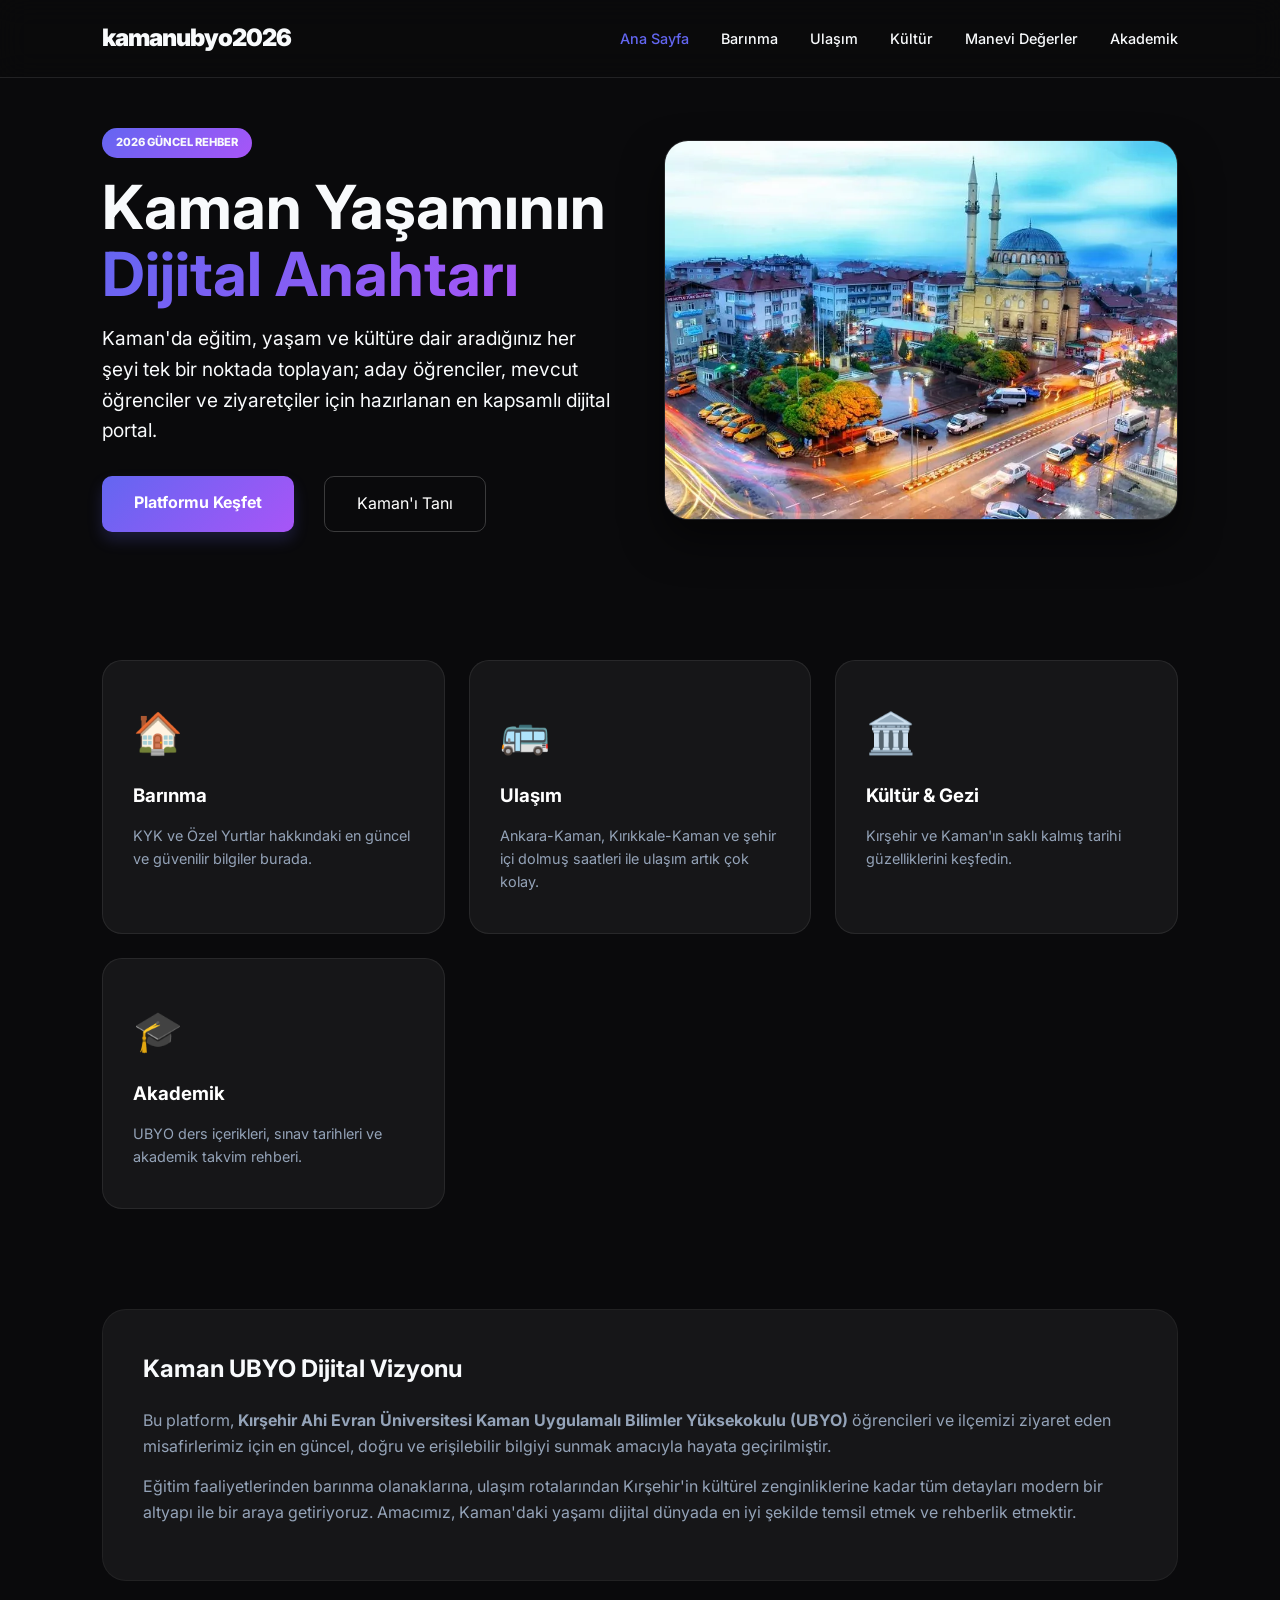
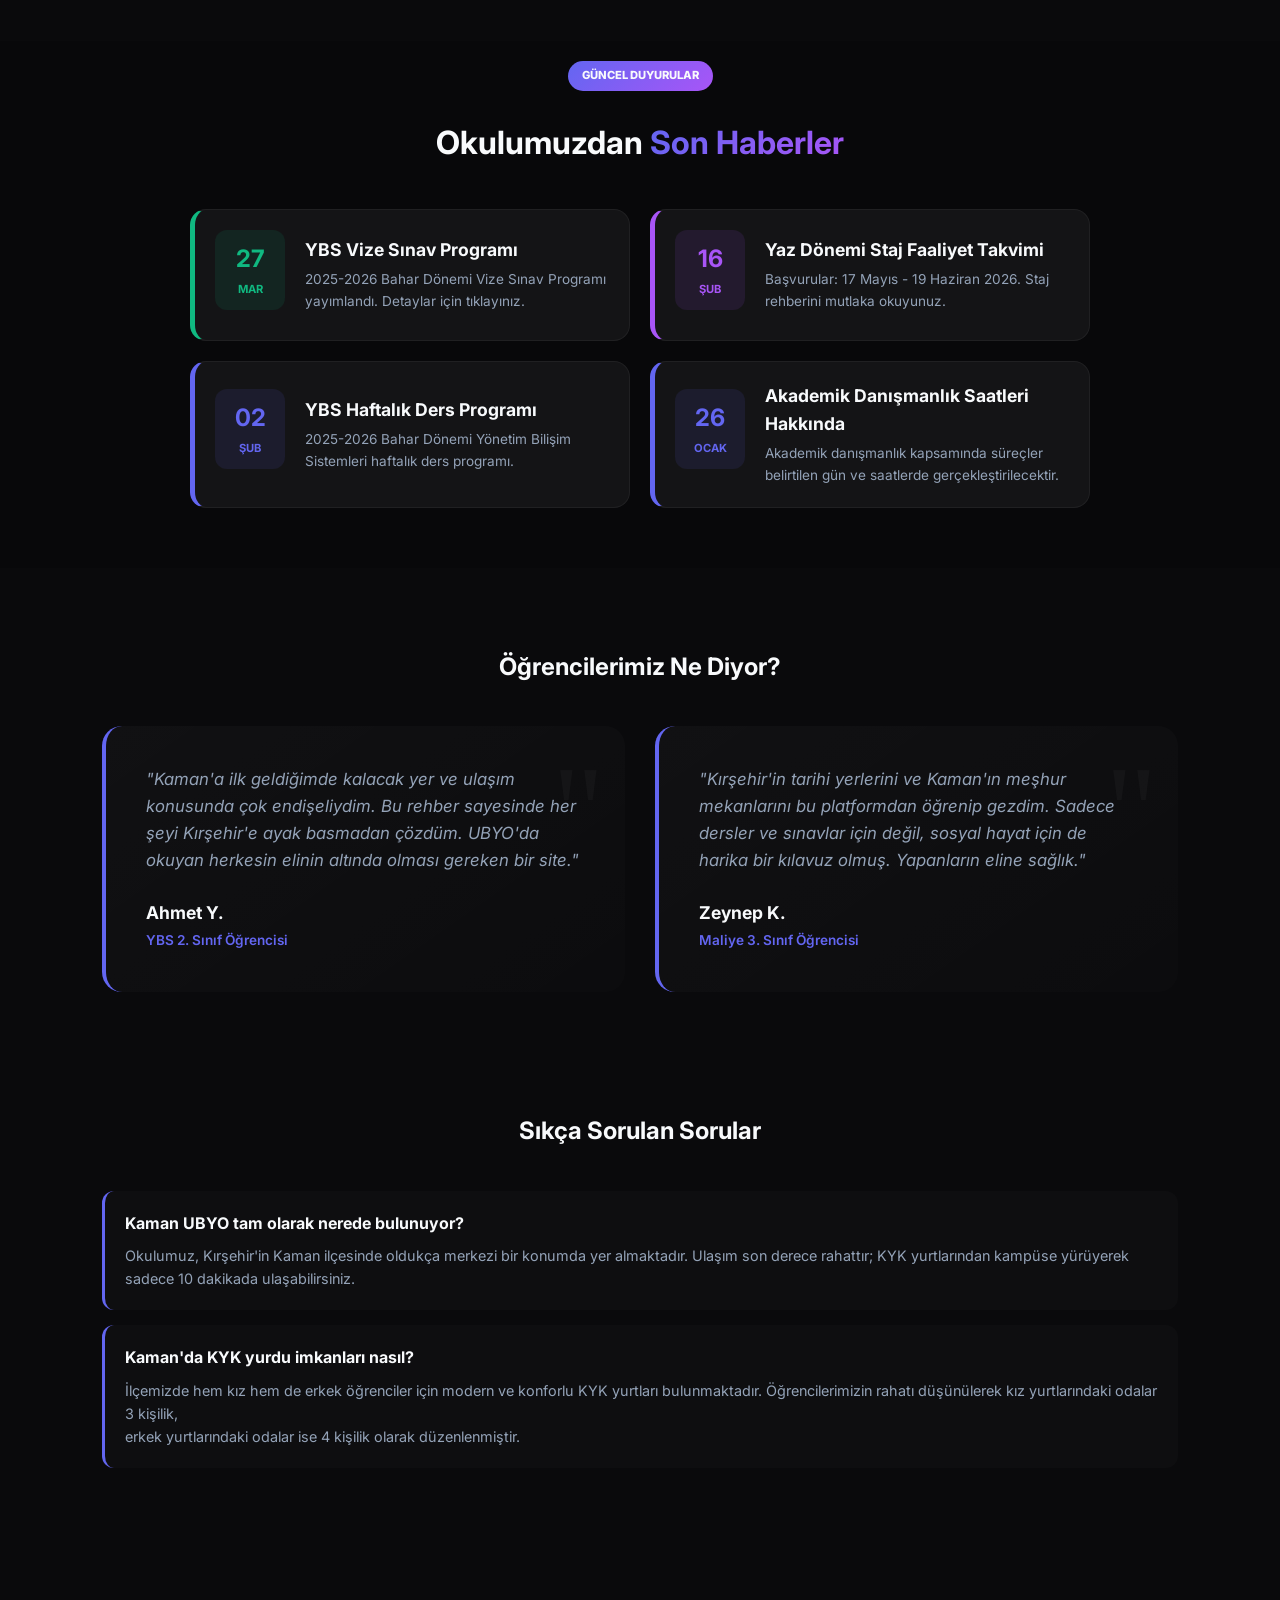
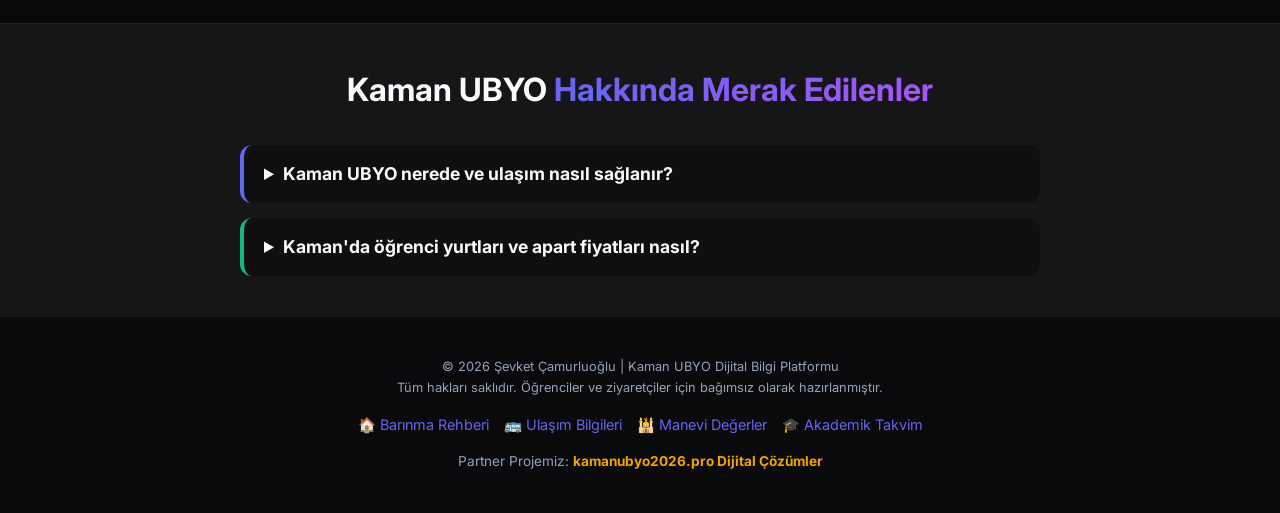
==== commit 67327976: "Update index.html" ====
--- a/index.html
+++ b/index.html
@@ -256,6 +256,9 @@
                 <a href="rehber.html" style="color: var(--accent-color); text-decoration: none;">🎓 Akademik Takvim</a>
             </div>
         </div>
+        <div style="margin-top: 15px; text-align: center; font-size: 0.85rem;">
+          <p>Partner Projemiz: <a href="https://kamanubyo2026.pro" target="_blank" rel="noopener noreferrer" style="color: #f0a500; font-weight: bold; text-decoration: none;">kamanubyo2026.pro Dijital Çözümler</a></p>
+        </div>
     </footer>
 
     <script src="https://unpkg.com/aos@2.3.1/dist/aos.js"></script>
